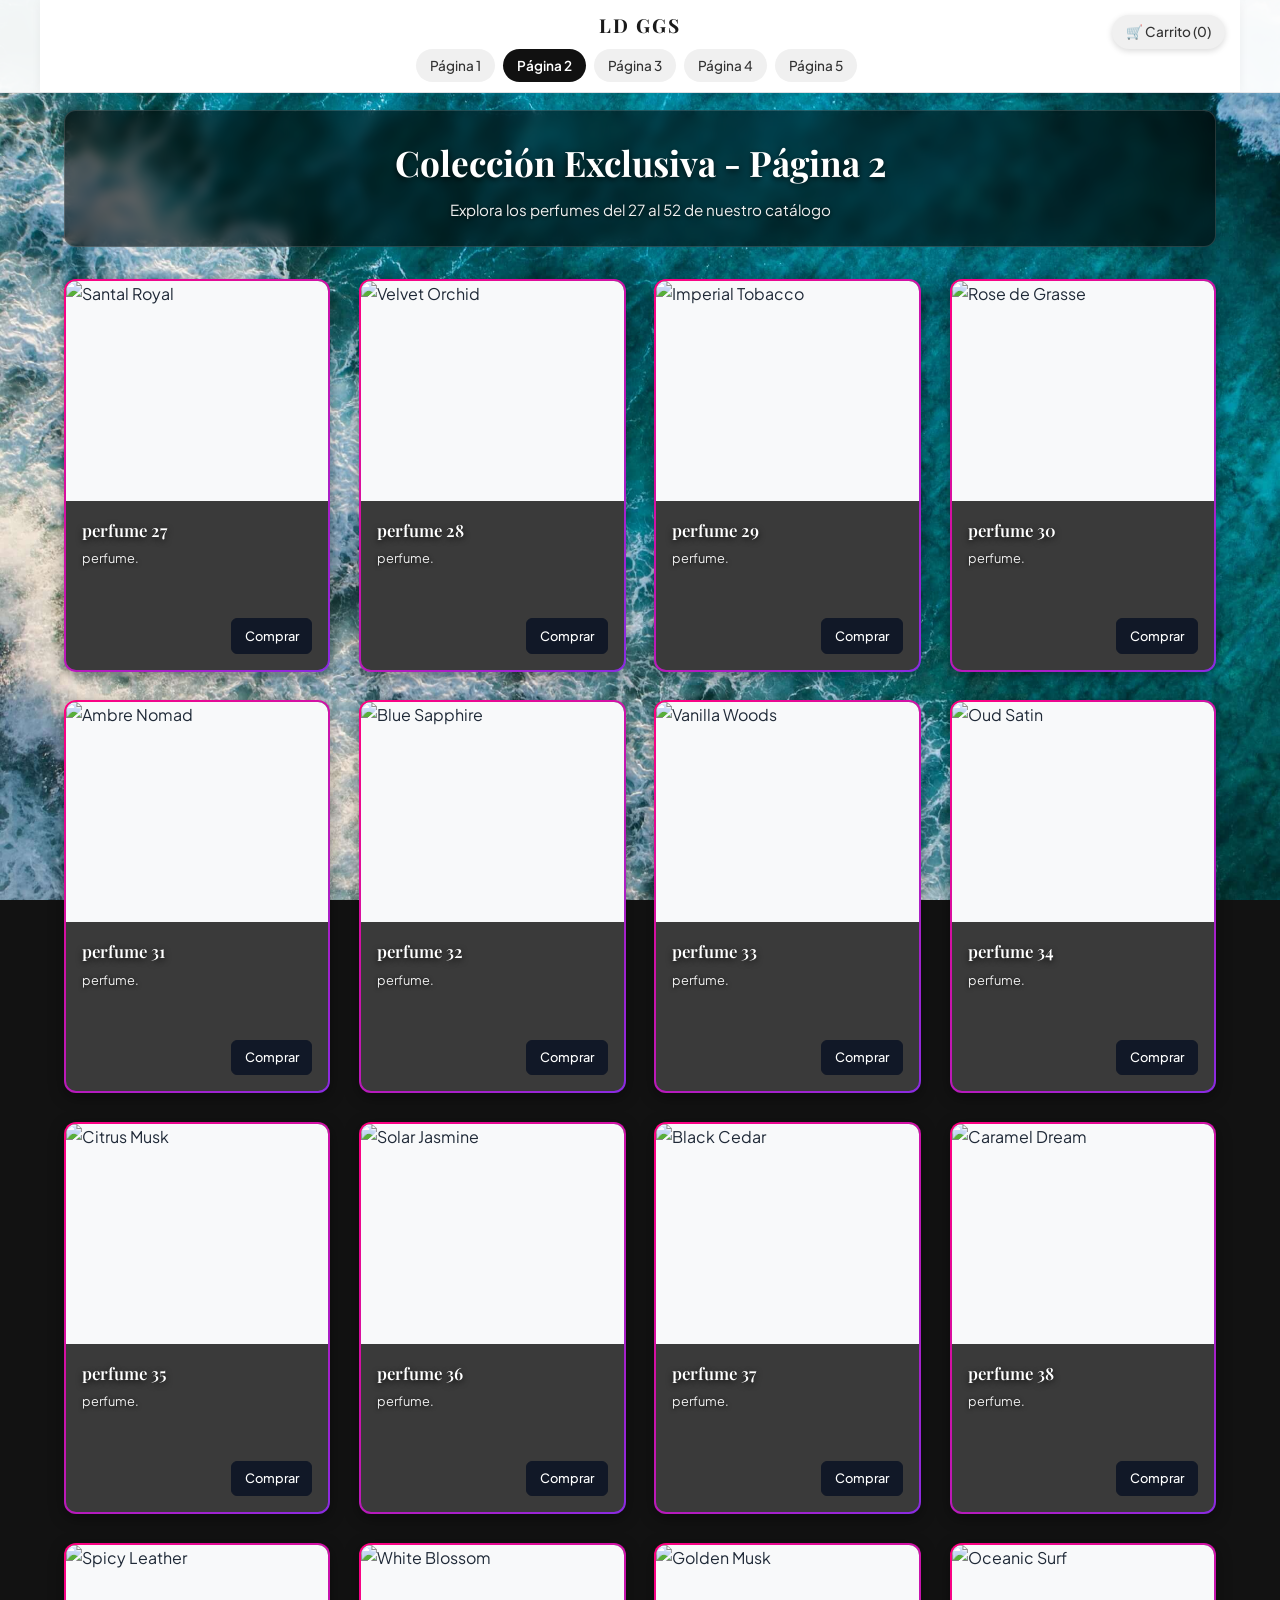
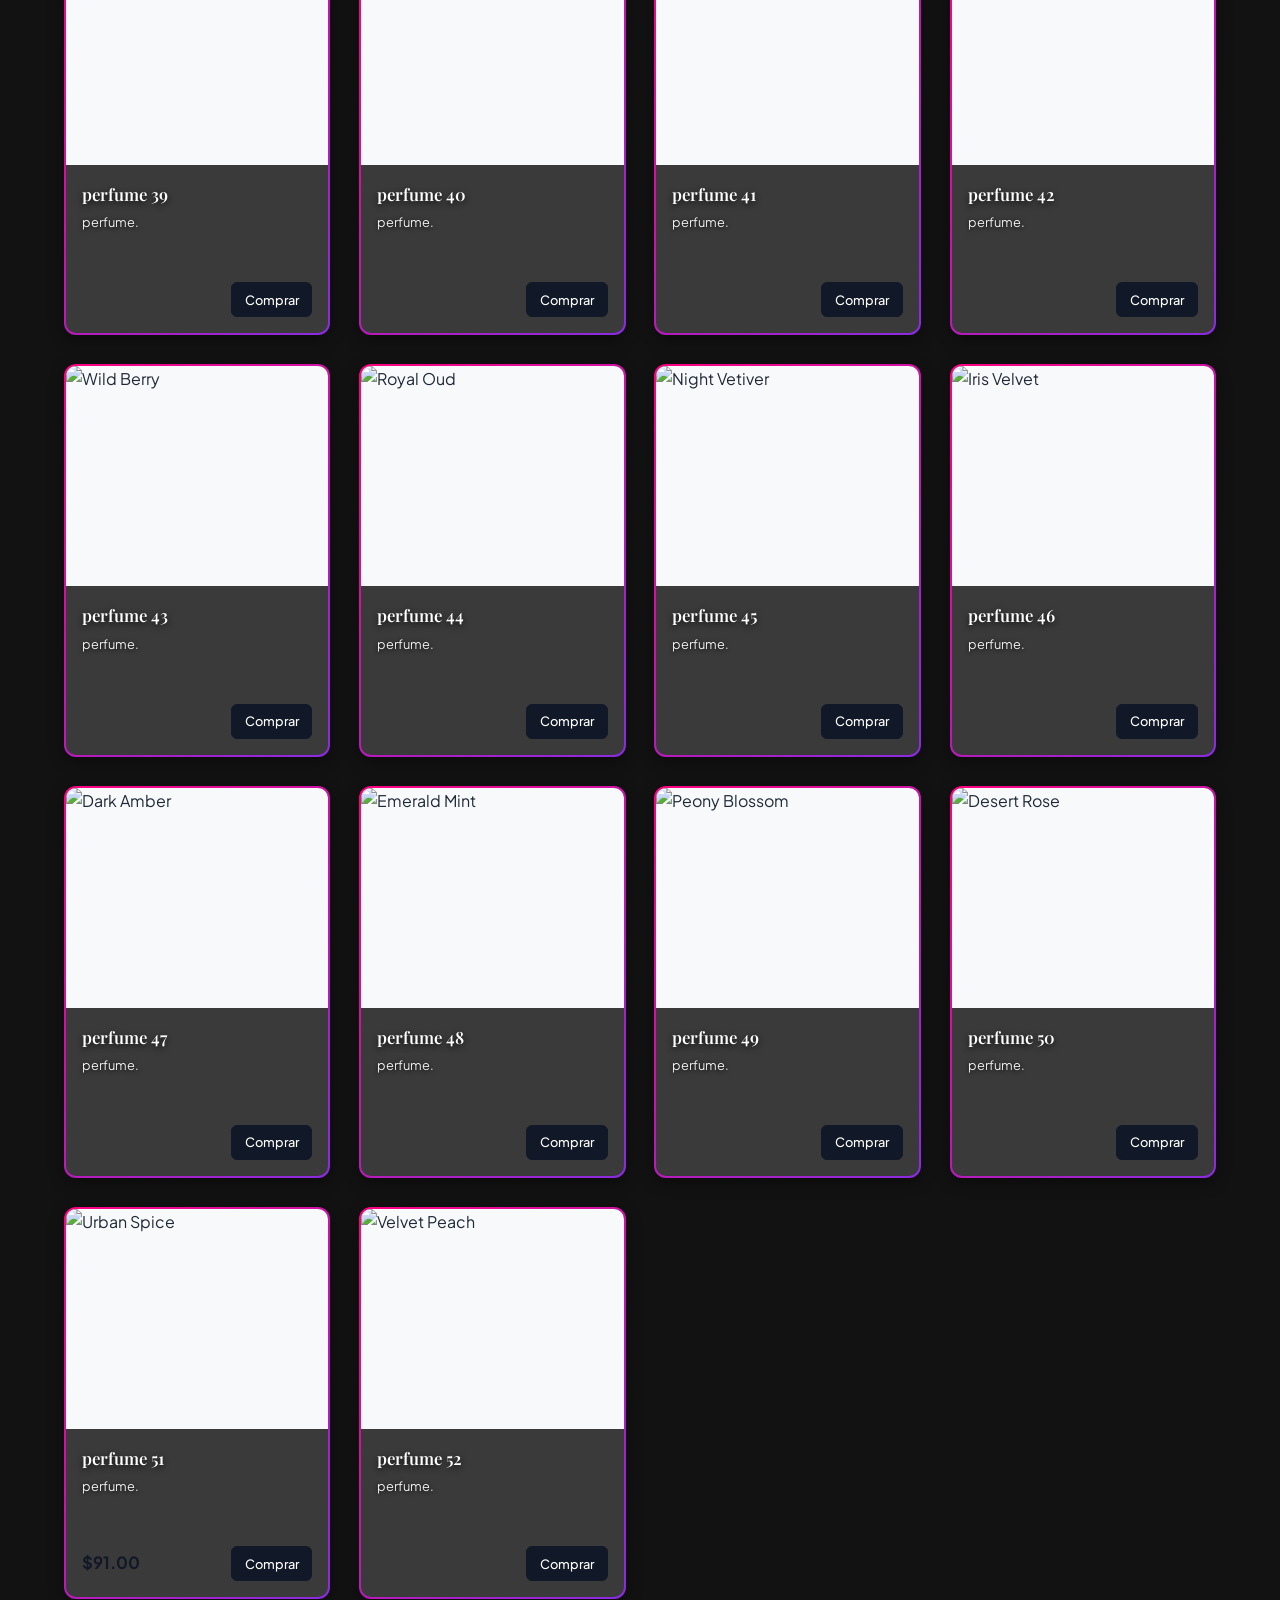
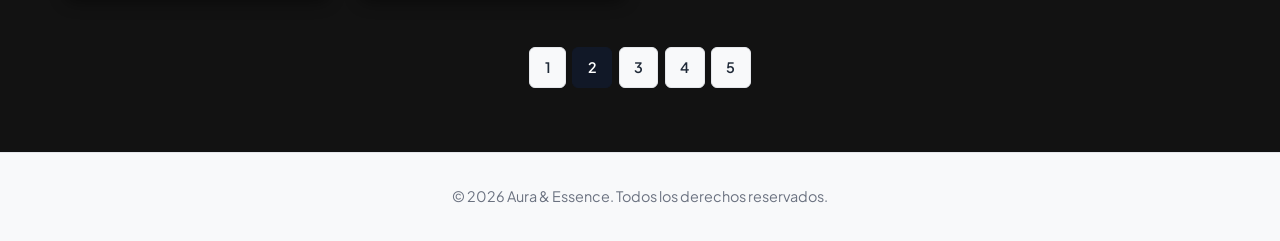
==== catalogo-1.html @ 0d667abf "Actualizacion de catalogo y boton de Instagram" ====
<!DOCTYPE html>
<html lang="es">
<head>
    <meta charset="UTF-8">
    <meta name="viewport" content="width=device-width, initial-scale=1.0">
    <title>Aura & Essence | Catálogo - Página 2</title>
    <link href="https://fonts.googleapis.com/css2?family=Playfair+Display:ital,wght@0,400;0,600;0,700;1,400&family=Plus+Jakarta+Sans:wght@300;400;500;600&display=swap" rel="stylesheet">
    <link rel="stylesheet" href="https://cdnjs.cloudflare.com/ajax/libs/font-awesome/6.4.0/css/all.min.css">
    <link rel="stylesheet" href="style.css">
</head>
<body>

    <header>
        <div class="nav-container">
            <a href="index.html" class="logo">LD GGS</a>
            <ul class="nav-links">
                <li><a href="index.html">Página 1</a></li>
                <li><a href="catalogo-1.html" class="active">Página 2</a></li>
                <li><a href="catalogo-2.html">Página 3</a></li>
                <li><a href="catalogo-3.html">Página 4</a></li>
                <li><a href="catalogo-4.html">Página 5</a></li>
                <li><a href="#" id="openCartModal" class="nav-cart-btn">🛒 Carrito (<span id="cartCount">0</span>)</a></li>
            </ul>
        </div>
    </header>

    <main id="catalogo" class="catalog-page">
        <div class="section-title">
            <h2>Colección Exclusiva - Página 2</h2>
            <p>Explora los perfumes del 27 al 52 de nuestro catálogo</p>
        </div>
     
        <div class="product-grid">
            <div class="product-card">
                <img src="img/perfu27.webp" alt="Santal Royal" class="product-image">
                <div class="product-info">
                    <span class="product-category"></span>
                    <h3 class="product-name">perfume 27</h3>
                    <p class="product-notes">perfume.</p>
                </div>
                <div class="product-footer">
                    <span class="product-price"></span>
                    <a href="https://wa.me/?text=Hola,%20me%20interesa%20el%20perfume%20Santal%20Royal" target="_blank" class="btn-buy">Comprar</a>
                </div>
            </div>

            <div class="product-card">
                <img src="img/perfu28.webp" alt="Velvet Orchid" class="product-image">
                <div class="product-info">
                    <span class="product-category"></span>
                    <h3 class="product-name">perfume 28</h3>
                    <p class="product-notes">perfume.</p>
                </div>
                <div class="product-footer">
                    <span class="product-price"></span>
                    <a href="https://wa.me/?text=Hola,%20me%20interesa%20el%20perfume%20Velvet%20Orchid" target="_blank" class="btn-buy">Comprar</a>
                </div>
            </div>

            <div class="product-card">
                <img src="img/perfu29.webp" alt="Imperial Tobacco" class="product-image">
                <div class="product-info">
                    <span class="product-category"></span>
                    <h3 class="product-name">perfume 29</h3>
                    <p class="product-notes">perfume.</p>
                </div>
                <div class="product-footer">
                    <span class="product-price"></span>
                    <a href="https://wa.me/?text=Hola,%20me%20interesa%20el%20perfume%20Imperial%20Tobacco" target="_blank" class="btn-buy">Comprar</a>
                </div>
            </div>

            <div class="product-card">
                <img src="img/perfu30.webp" alt="Rose de Grasse" class="product-image">
                <div class="product-info">
                    <span class="product-category"></span>
                    <h3 class="product-name">perfume 30</h3>
                    <p class="product-notes">perfume.</p>
                </div>
                <div class="product-footer">
                    <span class="product-price"></span>
                    <a href="https://wa.me/?text=Hola,%20me%20interesa%20el%20perfume%20Rose%20de%20Grasse" target="_blank" class="btn-buy">Comprar</a>
                </div>
            </div>

            <div class="product-card">
                <img src="img/perfu31.webp" alt="Ambre Nomad" class="product-image">
                <div class="product-info">
                    <span class="product-category"></span>
                    <h3 class="product-name">perfume 31</h3>
                    <p class="product-notes">perfume.</p>
                </div>
                <div class="product-footer">
                    <span class="product-price"></span>
                    <a href="https://wa.me/?text=Hola,%20me%20interesa%20el%20perfume%20Ambre%20Nomad" target="_blank" class="btn-buy">Comprar</a>
                </div>
            </div>

            <div class="product-card">
                <img src="img/perfu32.webp" alt="Blue Sapphire" class="product-image">
                <div class="product-info">
                    <span class="product-category"></span>
                    <h3 class="product-name">perfume 32</h3>
                    <p class="product-notes">perfume.</p>
                </div>
                <div class="product-footer">
                    <span class="product-price"></span>
                    <a href="https://wa.me/?text=Hola,%20me%20interesa%20el%20perfume%20Blue%20Sapphire" target="_blank" class="btn-buy">Comprar</a>
                </div>
            </div>

            <div class="product-card">
                <img src="img/perfu33.webp" alt="Vanilla Woods" class="product-image">
                <div class="product-info">
                    <span class="product-category"></span>
                    <h3 class="product-name">perfume 33</h3>
                    <p class="product-notes">perfume.</p>
                </div>
                <div class="product-footer">
                    <span class="product-price"></span>
                    <a href="https://wa.me/?text=Hola,%20me%20interesa%20el%20perfume%20Vanilla%20Woods" target="_blank" class="btn-buy">Comprar</a>
                </div>
            </div>

            <div class="product-card">
                <img src="img/perfu34.webp" alt="Oud Satin" class="product-image">
                <div class="product-info">
                    <span class="product-category"></span>
                    <h3 class="product-name">perfume 34</h3>
                    <p class="product-notes">perfume.</p>
                </div>
                <div class="product-footer">
                    <span class="product-price"></span>
                    <a href="https://wa.me/?text=Hola,%20me%20interesa%20el%20perfume%20Oud%20Satin" target="_blank" class="btn-buy">Comprar</a>
                </div>
            </div>

            <div class="product-card">
                <img src="img/perfu35.webp" alt="Citrus Musk" class="product-image">
                <div class="product-info">
                    <span class="product-category"></span>
                    <h3 class="product-name">perfume 35</h3>
                    <p class="product-notes">perfume.</p>
                </div>
                <div class="product-footer">
                    <span class="product-price"></span>
                    <a href="https://wa.me/?text=Hola,%20me%20interesa%20el%20perfume%20Citrus%20Musk" target="_blank" class="btn-buy">Comprar</a>
                </div>
            </div>

            <div class="product-card">
                <img src="img/perfu36.webp" alt="Solar Jasmine" class="product-image">
                <div class="product-info">
                    <span class="product-category"></span>
                    <h3 class="product-name">perfume 36</h3>
                    <p class="product-notes">perfume.</p>
                </div>
                <div class="product-footer">
                    <span class="product-price"></span>
                    <a href="https://wa.me/?text=Hola,%20me%20interesa%20el%20perfume%20Solar%20Jasmine" target="_blank" class="btn-buy">Comprar</a>
                </div>
            </div>

            <div class="product-card">
                <img src="img/perfu37.webp" alt="Black Cedar" class="product-image">
                <div class="product-info">
                    <span class="product-category"></span>
                    <h3 class="product-name">perfume 37</h3>
                    <p class="product-notes">perfume.</p>
                </div>
                <div class="product-footer">
                    <span class="product-price"></span>
                    <a href="https://wa.me/?text=Hola,%20me%20interesa%20el%20perfume%20Black%20Cedar" target="_blank" class="btn-buy">Comprar</a>
                </div>
            </div>

            <div class="product-card">
                <img src="img/perfu38.webp" alt="Caramel Dream" class="product-image">
                <div class="product-info">
                    <span class="product-category"></span>
                    <h3 class="product-name">perfume 38</h3>
                    <p class="product-notes">perfume.</p>
                </div>
                <div class="product-footer">
                    <span class="product-price"></span>
                    <a href="https://wa.me/?text=Hola,%20me%20interesa%20el%20perfume%20Caramel%20Dream" target="_blank" class="btn-buy">Comprar</a>
                </div>
            </div>

            <div class="product-card">
                <img src="img/perfu39.webp" alt="Spicy Leather" class="product-image">
                <div class="product-info">
                    <span class="product-category"></span>
                    <h3 class="product-name">perfume 39</h3>
                    <p class="product-notes">perfume.</p>
                </div>
                <div class="product-footer">
                    <span class="product-price"></span>
                    <a href="https://wa.me/?text=Hola,%20me%20interesa%20el%20perfume%20Spicy%20Leather" target="_blank" class="btn-buy">Comprar</a>
                </div>
            </div>

            <div class="product-card">
                <img src="img/perfu40.webp" alt="White Blossom" class="product-image">
                <div class="product-info">
                    <span class="product-category"></span>
                    <h3 class="product-name">perfume 40</h3>
                    <p class="product-notes">perfume.</p>
                </div>
                <div class="product-footer">
                    <span class="product-price"></span>
                    <a href="https://wa.me/?text=Hola,%20me%20interesa%20el%20perfume%20White%20Blossom" target="_blank" class="btn-buy">Comprar</a>
                </div>
            </div>

            <div class="product-card">
                <img src="img/perfu41.webp" alt="Golden Musk" class="product-image">
                <div class="product-info">
                    <span class="product-category"></span>
                    <h3 class="product-name">perfume 41</h3>
                    <p class="product-notes">perfume.</p>
                </div>
                <div class="product-footer">
                    <span class="product-price"></span>
                    <a href="https://wa.me/?text=Hola,%20me%20interesa%20el%20perfume%20Golden%20Musk" target="_blank" class="btn-buy">Comprar</a>
                </div>
            </div>

            <div class="product-card">
                <img src="img/perfu42.webp" alt="Oceanic Surf" class="product-image">
                <div class="product-info">
                    <span class="product-category"></span>
                    <h3 class="product-name">perfume 42</h3>
                    <p class="product-notes">perfume.</p>
                </div>
                <div class="product-footer">
                    <span class="product-price"></span>
                    <a href="https://wa.me/?text=Hola,%20me%20interesa%20el%20perfume%20Oceanic%20Surf" target="_blank" class="btn-buy">Comprar</a>
                </div>
            </div>

            <div class="product-card">
                <img src="img/perfu43.webp" alt="Wild Berry" class="product-image">
                <div class="product-info">
                    <span class="product-category"></span>
                    <h3 class="product-name">perfume 43</h3>
                    <p class="product-notes">perfume.</p>
                </div>
                <div class="product-footer">
                    <span class="product-price"></span>
                    <a href="https://wa.me/?text=Hola,%20me%20interesa%20el%20perfume%20Wild%20Berry" target="_blank" class="btn-buy">Comprar</a>
                </div>
            </div>

            <div class="product-card">
                <img src="img/perfu44.webp" alt="Royal Oud" class="product-image">
                <div class="product-info">
                    <span class="product-category"></span>
                    <h3 class="product-name">perfume 44</h3>
                    <p class="product-notes">perfume.</p>
                </div>
                <div class="product-footer">
                    <span class="product-price"></span>
                    <a href="https://wa.me/?text=Hola,%20me%20interesa%20el%20perfume%20Royal%20Oud" target="_blank" class="btn-buy">Comprar</a>
                </div>
            </div>

            <div class="product-card">
                <img src="img/perfu45.webp" alt="Night Vetiver" class="product-image">
                <div class="product-info">
                    <span class="product-category"></span>
                    <h3 class="product-name">perfume 45</h3>
                    <p class="product-notes">perfume.</p>
                </div>
                <div class="product-footer">
                    <span class="product-price"></span>
                    <a href="https://wa.me/?text=Hola,%20me%20interesa%20el%20perfume%20Night%20Vetiver" target="_blank" class="btn-buy">Comprar</a>
                </div>
            </div>

            <div class="product-card">
                <img src="img/perfu46.webp" alt="Iris Velvet" class="product-image">
                <div class="product-info">
                    <span class="product-category"></span>
                    <h3 class="product-name">perfume 46</h3>
                    <p class="product-notes">perfume.</p>
                </div>
                <div class="product-footer">
                    <span class="product-price"></span>
                    <a href="https://wa.me/?text=Hola,%20me%20interesa%20el%20perfume%20Iris%20Velvet" target="_blank" class="btn-buy">Comprar</a>
                </div>
            </div>

            <div class="product-card">
                <img src="img/perfu47.webp" alt="Dark Amber" class="product-image">
                <div class="product-info">
                    <span class="product-category"></span>
                    <h3 class="product-name">perfume 47</h3>
                    <p class="product-notes">perfume.</p>
                </div>
                <div class="product-footer">
                    <span class="product-price"></span>
                    <a href="https://wa.me/?text=Hola,%20me%20interesa%20el%20perfume%20Dark%20Amber" target="_blank" class="btn-buy">Comprar</a>
                </div>
            </div>

            <div class="product-card">
                <img src="img/perfu48.webp" alt="Emerald Mint" class="product-image">
                <div class="product-info">
                    <span class="product-category"></span>
                    <h3 class="product-name">perfume 48</h3>
                    <p class="product-notes">perfume.</p>
                </div>
                <div class="product-footer">
                    <span class="product-price"></span>
                    <a href="https://wa.me/?text=Hola,%20me%20interesa%20el%20perfume%20Emerald%20Mint" target="_blank" class="btn-buy">Comprar</a>
                </div>
            </div>

            <div class="product-card">
                <img src="img/perfu49.webp" alt="Peony Blossom" class="product-image">
                <div class="product-info">
                    <span class="product-category"></span>
                    <h3 class="product-name">perfume 49</h3>
                    <p class="product-notes">perfume.</p>
                </div>
                <div class="product-footer">
                    <span class="product-price"></span>
                    <a href="https://wa.me/?text=Hola,%20me%20interesa%20el%20perfume%20Peony%20Blossom" target="_blank" class="btn-buy">Comprar</a>
                </div>
            </div>

            <div class="product-card">
                <img src="img/perfu50.webp" alt="Desert Rose" class="product-image">
                <div class="product-info">
                    <span class="product-category"></span>
                    <h3 class="product-name">perfume 50</h3>
                    <p class="product-notes">perfume.</p>
                </div>
                <div class="product-footer">
                    <span class="product-price"></span>
                    <a href="https://wa.me/?text=Hola,%20me%20interesa%20el%20perfume%20Desert%20Rose" target="_blank" class="btn-buy">Comprar</a>
                </div>
            </div>

            <div class="product-card">
                <img src="img/perfu51.webp" alt="Urban Spice" class="product-image">
                <div class="product-info">
                    <span class="product-category"></span>
                    <h3 class="product-name">perfume 51</h3>
                    <p class="product-notes">perfume.</p>
                </div>
                <div class="product-footer">
                    <span class="product-price">$91.00</span>
                    <a href="https://wa.me/?text=Hola,%20me%20interesa%20el%20perfume%20Urban%20Spice" target="_blank" class="btn-buy">Comprar</a>
                </div>
            </div>

            <div class="product-card">
                <img src="img/perfu52.webp" alt="Velvet Peach" class="product-image">
                <div class="product-info">
                    <span class="product-category"></span>
                    <h3 class="product-name">perfume 52</h3>
                    <p class="product-notes">perfume.</p>
                </div>
                <div class="product-footer">
                    <span class="product-price"></span>
                    <a href="https://wa.me/?text=Hola,%20me%20interesa%20el%20perfume%20Velvet%20Peach" target="_blank" class="btn-buy">Comprar</a>
                </div>
            </div>
        </div>

        <div class="pagination">
            <a href="index.html">1</a>
            <a href="catalogo-1.html" class="active">2</a>
            <a href="catalogo-2.html">3</a>
            <a href="catalogo-3.html">4</a>
            <a href="catalogo-4.html">5</a>
        </div>
    </main>

    <footer>
        <p>&copy; 2026 Aura & Essence. Todos los derechos reservados.</p>
    </footer>

    <div id="productModal" class="modal">
        <div class="modal-content">
            <span class="close-modal">&times;</span>
            <img id="modalProductImage" src="" alt="Perfume" class="modal-product-img">
            <p class="modal-subtitle">Selecciona una opción</p>
            <h3 id="modalProductName">Nombre del Perfume</h3>
            <p id="modalProductPrice" class="modal-price">$0.00</p>
            
            <div class="modal-options">
                <a href="#" id="modalWhatsApp" target="_blank" class="modal-btn whatsapp-option">
                    <i class="fab fa-whatsapp"></i> Comprar por WhatsApp
                </a>
                <a href="#" id="modalInstagram" target="_blank" class="modal-btn instagram-option">
                    <i class="fab fa-instagram"></i> Comprar por Instagram
                </a>
                <button id="modalAddToCart" class="modal-btn cart-option">
                    <i class="fas fa-shopping-cart"></i> Agregar al Carrito
                </button>
            </div>
        </div>
    </div>

    <script src="script.js"></script>
    <div id="cartModal" class="modal">
    <div class="modal-content cart-modal-content">
        <span class="close-cart">&times;</span>
        <h3 style="margin-bottom: 1rem;">Tu Carrito</h3>
        
        <div id="cartItemsContainer" style="max-height: 250px; overflow-y: auto; margin-bottom: 1rem; padding-right: 5px;">
            <p style="color: var(--text-muted);">Tu carrito está vacío.</p>
        </div>

        <div style="display: flex; justify-content: space-between; margin-bottom: 1.2rem; font-size: 1.1rem; border-top: 1px solid var(--border-color); padding-top: 0.8rem;">
            <strong>Total:</strong>
            <strong>$<span id="cartTotalPrice">0.00</span></strong>
        </div>

        <div class="modal-options">
            <button id="checkoutWhatsApp" class="modal-btn whatsapp-option">Enviar pedido por WhatsApp</button>
            <button id="checkoutInstagram" class="btn-checkout">Enviar pedido por Instagram</button>
            <button id="clearCart" class="modal-btn" style="background-color: #ef4444; color: white;">Vaciar Carrito</button>
        </div>
    </div>
</div>
</body>
</html>
---- style.css ----
html {
    scroll-behavior: smooth; /* Hace que el desplazamiento sea suave */
    scroll-padding-top: 100px; /* Deja un espacio libre arriba para que el menú fijo no tape nada */
}
:root {
    --bg-light: #ffffff;
    --bg-secondary: #f8f9fa;
    --bg-card: #ffffff;
    --border-color: #e5e7eb;
    --text-main: #1f2937;
    --text-muted: #6b7280;
    --accent: #111827;
    --accent-hover: #374151;
    --transition: all 0.3s ease;
}

* {
    margin: 0;
    padding: 0;
    box-sizing: border-box;
}

body {
    font-family: 'Plus Jakarta Sans', sans-serif;
    color: var(--text-main);
    line-height: 1.6;
    background-color: #121212; /* Color de respaldo */
    position: relative;
}

/* Capa fija que evita el estiramiento y el zoom */
body::before {
    content: "";
    position: fixed;
    top: 0;
    left: 0;
    width: 100vw;
    height: 100vh;
    background-image: url('img/fondo.webp');
    background-size: cover;
    background-position: center;
    background-repeat: no-repeat;
    z-index: -1;
    pointer-events: none;
}

h1, h2, h3, .brand-font {
    font-family: 'Playfair Display', serif;
}

/* --- HEADER Y NAVEGACIÓN --- */
header {
    position: fixed;
    top: 0;
    left: 0;
    width: 100%;
    background-color: rgba(255, 255, 255, 0.95);
    backdrop-filter: blur(10px);
    z-index: 1000;
    border-bottom: 1px solid var(--border-color);
}

.nav-container {
    max-width: 1200px;
    margin: 0 auto;
    padding: 1rem 2rem;
    display: flex;
    justify-content: space-between;
    align-items: center;
}

.logo {
    font-size: 1.4rem;
    color: var(--accent);
    text-decoration: none;
    letter-spacing: 2px;
    font-weight: 700;
    font-family: 'Playfair Display', serif;
}

.nav-links {
    list-style: none;
    display: flex;
    gap: 0.8rem;
    align-items: center;
}

.nav-links a {
    text-decoration: none;
    color: var(--text-muted);
    font-size: 0.85rem;
    font-weight: 500;
    transition: var(--transition);
    padding: 0.3rem 0.7rem;
    border-radius: 6px;
    white-space: nowrap;
}

.nav-links a:hover, .nav-links a.active {
    color: var(--bg-light);
    background-color: var(--accent);
}
/* --- CONTENEDOR DEL TÍTULO CON FONDO LEGIBLE --- */
.header-badge-container {
    text-align: center;
    padding: 2rem 1rem;
    margin: 20px auto;
    max-width: 600px;
    background-color: rgba(0, 0, 0, 0.65); /* Fondo oscuro translúcido */
    backdrop-filter: blur(8px); /* Efecto difuminado elegante */
    border-radius: 16px;
    border: 1px solid rgba(255, 255, 255, 0.2);
}

.header-badge-container .badge-tag {
    background: rgba(255, 255, 255, 0.2);
    color: #ffffff;
}

.header-badge-container .badge-title {
    color: #ffffff !important;
    text-shadow: 0 2px 5px rgba(0, 0, 0, 0.5);
}

.header-badge-container .badge-desc {
    color: #e5e7eb !important;
    text-shadow: 0 1px 3px rgba(0, 0, 0, 0.5);
}
/* --- CONTENEDOR DE CATÁLOGO --- */
.catalog-page {
    max-width: 1200px;
    margin: 110px auto 4rem auto;
    padding: 0 1.5rem;
}

.section-title {
    text-align: center;
    margin-bottom: 2rem;
}

.section-title h2 {
    font-size: 2.2rem;
    color: var(--accent);
    margin-bottom: 0.4rem;
}

.section-title p {
    color: var(--text-muted);
    font-size: 0.95rem;
}

/* --- GRID DE PRODUCTOS (4 Columnas por defecto en Laptop) --- */
.product-grid {
    display: grid;
    grid-template-columns: repeat(4, 1fr);
    gap: 1.8rem;
}

.product-card {
    background: linear-gradient(#3a3a3a, #3a3a3a) padding-box,
                linear-gradient(135deg, #ff007f, #8a2be2) border-box;
    border: 2px solid transparent;
    border-radius: 12px;
    overflow: hidden;
    transition: var(--transition);
    display: flex;
    flex-direction: column;
    justify-content: space-between;
    box-shadow: 0 4px 15px rgba(0, 0, 0, 0.4);
}

.product-card:hover {
    border-color: #ff3333 !important;
    box-shadow: 0 10px 25px rgba(255, 0, 0, 0.3);
    transform: translateY(-3px);
}
.product-card:hover {
    border-color: #cbd5e1;
    box-shadow: 0 10px 25px rgba(0, 0, 0, 0.08);
    transform: translateY(-3px);
}

.product-image {
    height: 220px;
    width: 100%;
    object-fit: cover;
    background-color: var(--bg-secondary);
    cursor: pointer;
    transition: transform 0.3s ease;
}

.product-card:hover .product-image {
    transform: scale(1.03);
}

.product-info {
    padding: 1rem;
}

.product-category {
    font-size: 0.7rem;
    color: var(--text-muted);
    text-transform: uppercase;
    letter-spacing: 1px;
    margin-bottom: 0.3rem;
    font-weight: 600;
}

.product-name {
    font-size: 1.05rem;
    margin-bottom: 0.4rem;
    color: var(--accent);
    font-weight: 600;
}

.product-notes {
    font-size: 0.8rem;
    color: var(--text-muted);
    margin-bottom: 1rem;
    min-height: 36px;
    line-height: 1.4;
}

.product-footer {
    display: flex;
    justify-content: space-between;
    align-items: center;
    padding: 0 1rem 1rem 1rem;
}

.product-price {
    font-size: 1.05rem;
    font-weight: 700;
    color: var(--accent);
}

.btn-buy {
    background-color: var(--accent);
    border: 1px solid var(--accent);
    color: var(--bg-light);
    padding: 0.4rem 0.8rem;
    border-radius: 6px;
    cursor: pointer;
    transition: var(--transition);
    font-size: 0.8rem;
    font-weight: 500;
    text-decoration: none;
    white-space: nowrap;
}

.btn-buy:hover {
    background-color: var(--accent-hover);
}

/* --- PAGINACIÓN INFERIOR --- */
.pagination {
    display: flex;
    justify-content: center;
    gap: 0.4rem;
    margin-top: 3rem;
}

.pagination a {
    text-decoration: none;
    color: var(--text-main);
    background-color: var(--bg-secondary);
    border: 1px solid var(--border-color);
    padding: 0.5rem 0.9rem;
    border-radius: 6px;
    font-weight: 600;
    font-size: 0.9rem;
    transition: var(--transition);
}

.pagination a.active, .pagination a:hover {
    background-color: var(--accent);
    color: var(--bg-light);
    border-color: var(--accent);
}

/* --- FOOTER --- */
footer {
    background-color: var(--bg-secondary);
    border-top: 1px solid var(--border-color);
    padding: 2rem 1.5rem;
    text-align: center;
    color: var(--text-muted);
    margin-top: 3rem;
    font-size: 0.9rem;
}

/* --- VENTANA MODAL (POPUP DE OPCIONES) --- */
.modal {
    display: none;
    position: fixed;
    z-index: 2000;
    left: 0;
    top: 0;
    width: 100%;
    height: 100%;
    background-color: rgba(0, 0, 0, 0.6);
    backdrop-filter: blur(5px);
    align-items: center;
    justify-content: center;
    padding: 1rem;
}

.modal.active {
    display: flex;
}

.modal-content {
    background-color: var(--bg-card);
    padding: 2rem 1.5rem;
    border-radius: 12px;
    width: 100%;
    max-width: 380px;
    text-align: center;
    position: relative;
    box-shadow: 0 10px 25px rgba(0, 0, 0, 0.15);
    border: 1px solid var(--border-color);
    animation: modalFadeIn 0.3s ease;
}

@keyframes modalFadeIn {
    from { opacity: 0; transform: translateY(-15px); }
    to { opacity: 1; transform: translateY(0); }
}

.close-modal {
    position: absolute;
    top: 0.8rem;
    right: 1rem;
    font-size: 1.5rem;
    cursor: pointer;
    color: var(--text-muted);
    transition: var(--transition);
}

.close-modal:hover {
    color: var(--text-main);
}

.modal-product-img {
    width: 140px;
    height: 140px;
    object-fit: cover;
    border-radius: 12px;
    margin: 0 auto 1rem auto;
    border: 1px solid var(--border-color);
    background-color: var(--bg-secondary);
    display: block;
    box-shadow: 0 6px 15px rgba(0, 0, 0, 0.08);
}

.modal-subtitle {
    font-size: 0.75rem;
    text-transform: uppercase;
    letter-spacing: 1px;
    color: var(--text-muted);
    margin-bottom: 0.2rem;
}

.modal-content h3 {
    font-size: 1.25rem;
    margin-bottom: 0.3rem;
    color: var(--accent);
}

.modal-price {
    font-size: 1.1rem;
    font-weight: 700;
    color: var(--accent);
    margin-bottom: 1.5rem;
}

.modal-options {
    display: flex;
    flex-direction: column;
    gap: 0.7rem;
}

.modal-btn {
    display: flex;
    align-items: center;
    justify-content: center;
    gap: 0.6rem;
    padding: 0.75rem 1rem;
    border-radius: 8px;
    text-decoration: none;
    font-weight: 600;
    font-size: 0.9rem;
    cursor: pointer;
    border: none;
    transition: var(--transition);
}

.whatsapp-option {
    background-color: #25d366;
    color: white;
}
.whatsapp-option:hover {
    background-color: #20ba5a;
}

.instagram-option {
    background: linear-gradient(45deg, #f09433, #e6683c, #dc2743, #cc2366, #bc1888);
    color: white;
}
.instagram-option:hover {
    opacity: 0.9;
}

.cart-option {
    background-color: var(--accent);
    color: var(--bg-light);
}
.cart-option:hover {
    background-color: var(--accent-hover);
}

/* --- RESPONSIVE PARA MÓVILES --- */
@media(max-width: 768px) {
    .nav-container {
        flex-direction: column;
        gap: 0.6rem;
        padding: 0.7rem 1rem;
    }
    .nav-links {
        width: 100%;
        overflow-x: auto;
        justify-content: flex-start;
        padding-bottom: 4px;
        scrollbar-width: none;
    }
    .nav-links::-webkit-scrollbar {
        display: none;
    }
    .catalog-page {
        margin-top: 130px;
        padding: 0 0.8rem;
    }
    .section-title h2 {
        font-size: 1.8rem;
    }
    
    /* En celular se ajusta perfectamente a 2 columnas */
    .product-grid {
        grid-template-columns: repeat(2, 1fr);
        gap: 1rem;
    }
    .product-image {
        height: 150px;
    }
}
/* --- PORTADA / HERO PROFESIONAL (Laptop y Celular) --- */
.hero {
    background: linear-gradient(rgba(0, 0, 0, 0.5), rgba(0, 0, 0, 0.5)), url('img/portada.webp');
    background-size: cover;
    background-position: center;
    background-repeat: no-repeat;
    min-height: 100vh;
    display: flex;
    align-items: center;
    justify-content: center;
    padding: 6rem 2rem 4rem 2rem;
    text-align: center;
    border-bottom: 1px solid var(--border-color);
    margin-top: 0;
    color: #ffffff;
}

.hero-content {
    max-width: 750px;
    margin: 0 auto;
    width: 100%;
}

.hero-badge {
    display: inline-block;
    font-size: 0.75rem;
    text-transform: uppercase;
    letter-spacing: 2.5px;
    font-weight: 600;
    color: #ffffff;
    background-color: rgba(255, 255, 255, 0.15);
    backdrop-filter: blur(8px);
    padding: 0.4rem 1rem;
    border-radius: 30px;
    margin-bottom: 1.2rem;
    border: 1px solid rgba(255, 255, 255, 0.3);
}

.hero h1 {
    /* Tamaño dinámico: se adapta perfecto de laptop a celular sin verse gigante ni enano */
    font-size: clamp(2.2rem, 4vw, 3.2rem);
    color: #ffffff;
    margin-bottom: 1rem;
    line-height: 1.15;
    font-weight: 700;
    text-shadow: 0 2px 8px rgba(0, 0, 0, 0.4);
}

.hero p {
    font-size: clamp(0.95rem, 1.5vw, 1.15rem);
    color: #e5e7eb;
    margin-bottom: 2rem;
    line-height: 1.6;
    text-shadow: 0 1px 4px rgba(0, 0, 0, 0.4);
    max-width: 600px;
    margin-left: auto;
    margin-right: auto;
}

.hero-btn {
    display: inline-block;
    background-color: #ffffff;
    color: #111827;
    padding: 0.8rem 2.2rem;
    border-radius: 8px;
    text-decoration: none;
    font-weight: 600;
    font-size: 0.95rem;
    transition: var(--transition);
    box-shadow: 0 6px 20px rgba(0, 0, 0, 0.3);
}

.hero-btn:hover {
    background-color: #f3f4f6;
    transform: translateY(-2px);
    box-shadow: 0 8px 25px rgba(0, 0, 0, 0.4);
}
/* Contenedor principal de la barra */
.nav-container {
    display: flex;
    flex-direction: column;
    align-items: center;
    padding: 10px 15px;
    background: #ffffff;
    position: sticky;
    top: 0;
    z-index: 1000;
    box-shadow: 0 2px 10px rgba(0,0,0,0.05);
}

.logo {
    font-family: 'Playfair Display', serif;
    font-size: 1.2rem;
    font-weight: bold;
    letter-spacing: 2px;
    color: #1a1a1a;
    margin-bottom: 8px;
    text-decoration: none;
}

/* Envoltorio para manejar el scroll de los enlaces y separar el carrito */
.nav-scroll-wrapper {
    width: 100%;
    display: flex;
    overflow-x: auto;
    scrollbar-width: none; /* Oculta scroll en Firefox */
    -webkit-overflow-scrolling: touch;
    padding-bottom: 4px;
}

.nav-scroll-wrapper::-webkit-scrollbar {
    display: none; /* Oculta scroll en Chrome/Safari */
}

/* Lista de pestañas */
.nav-links {
    display: flex;
    list-style: none;
    gap: 8px;
    margin: 0;
    padding: 0;
    align-items: center;
    white-space: nowrap;
}

/* Estilo de los botones/enlaces de páginas */
.nav-links li a {
    display: inline-block;
    padding: 6px 14px;
    border-radius: 20px;
    background: #f0f0f0;
    color: #333;
    font-size: 0.85rem;
    text-decoration: none;
    transition: all 0.2s ease;
}

.nav-links li a.active {
    background: #111;
    color: #fff;
    font-weight: 600;
}

/* Botón de carrito flotante o separado a la derecha */
.nav-cart-btn {
    position: absolute;
    right: 15px;
    top: 15px;
    background: #111;
    color: #fff;
    padding: 6px 12px;
    border-radius: 20px;
    font-size: 0.85rem;
    text-decoration: none;
    display: flex;
    align-items: center;
    gap: 5px;
    box-shadow: 0 2px 6px rgba(0,0,0,0.15);
    z-index: 10;
}
.header-badge-container {
    text-align: center;
    padding-top: 5px; /* Reduce drásticamente el espacio de arriba */
    padding-bottom: 10px;
    margin-top: 0;
}
.badge-tag {
    display: inline-block;
    background: #f0f0f0;
    color: #333;
    font-size: 0.75rem;
    padding: 4px 12px;
    border-radius: 20px;
    font-weight: 600;
    letter-spacing: 1px;
    text-transform: uppercase;
    margin-bottom: 10px;
}

.badge-title {
    font-family: 'Playfair Display', serif;
    font-size: 2rem;
    color: #111;
    margin: 0 0 8px 0;
}

.badge-desc {
    font-size: 0.9rem;
    color: #666;
    margin: 0;
}
/* --- ESTILO GLOBAL DE TEXTOS PARA FONDO OSCURO/IMAGEN --- */
.catalog-page h1, 
.catalog-page h2, 
.catalog-page h3, 
.section-title h2, 
.badge-title {
    color: #ffffff !important;
    text-shadow: 0 2px 6px rgba(0, 0, 0, 0.8);
}

.catalog-page p, 
.section-title p, 
.badge-desc {
    color: #f0f0f0 !important;
    text-shadow: 0 1px 4px rgba(0, 0, 0, 0.8);
}

/* Placa opcional para los títulos de cualquier página si quieres que resalten más */
.section-title, .header-badge-container {
    background-color: rgba(0, 0, 0, 0.55);
    backdrop-filter: blur(6px);
    padding: 1.5rem;
    border-radius: 12px;
    margin-bottom: 2rem;
    border: 1px solid rgba(255, 255, 255, 0.15);
}
/* Botón de Instagram en el Carrito */
#checkoutInstagram {
    background: linear-gradient(45deg, #f09433 0%, #e6683c 25%, #dc2743 50%, #cc2366 75%, #bc1888 100%);
    color: #ffffff;
    border: none;
    padding: 12px 20px;
    border-radius: 8px;
    font-size: 1rem;
    font-weight: 600;
    cursor: pointer;
    width: 100%;
    margin-top: 10px;
    transition: transform 0.2s ease, opacity 0.2s ease;
}

#checkoutInstagram:hover {
    opacity: 0.9;
    transform: translateY(-2px);
}
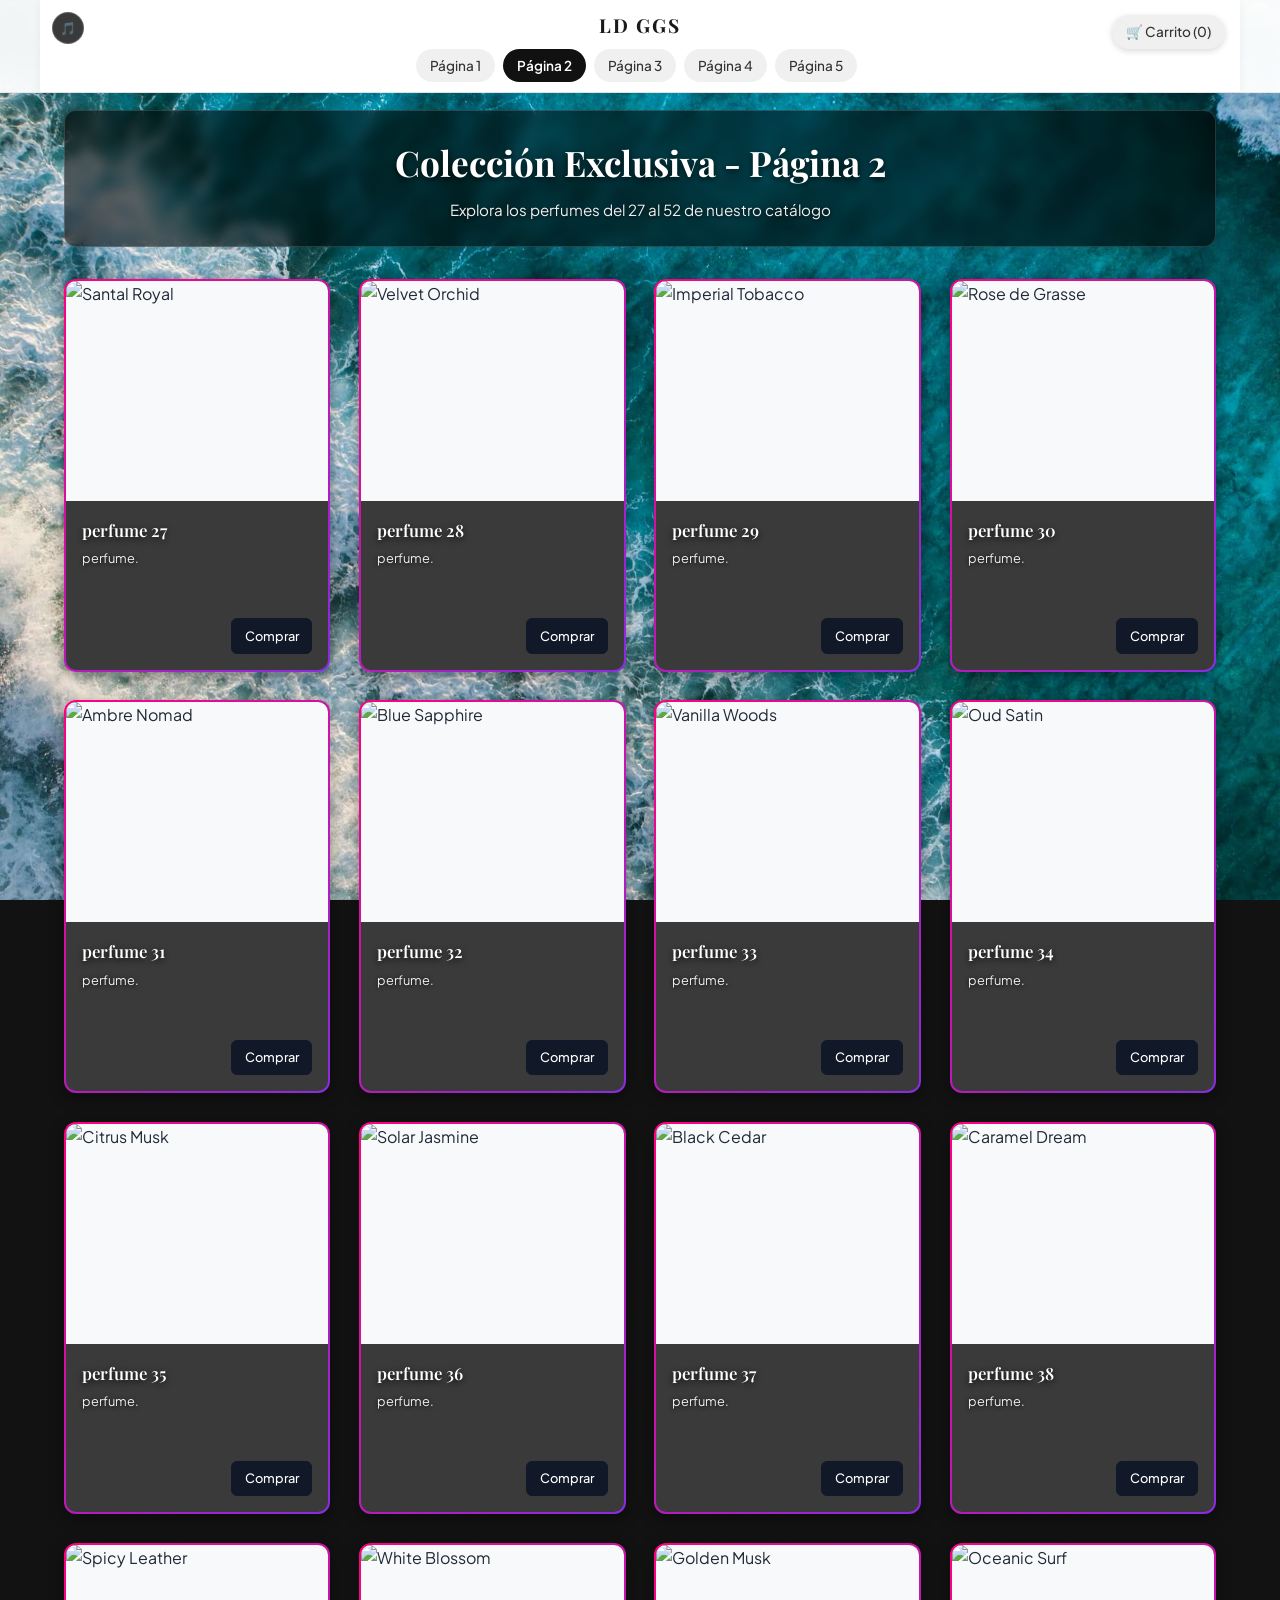
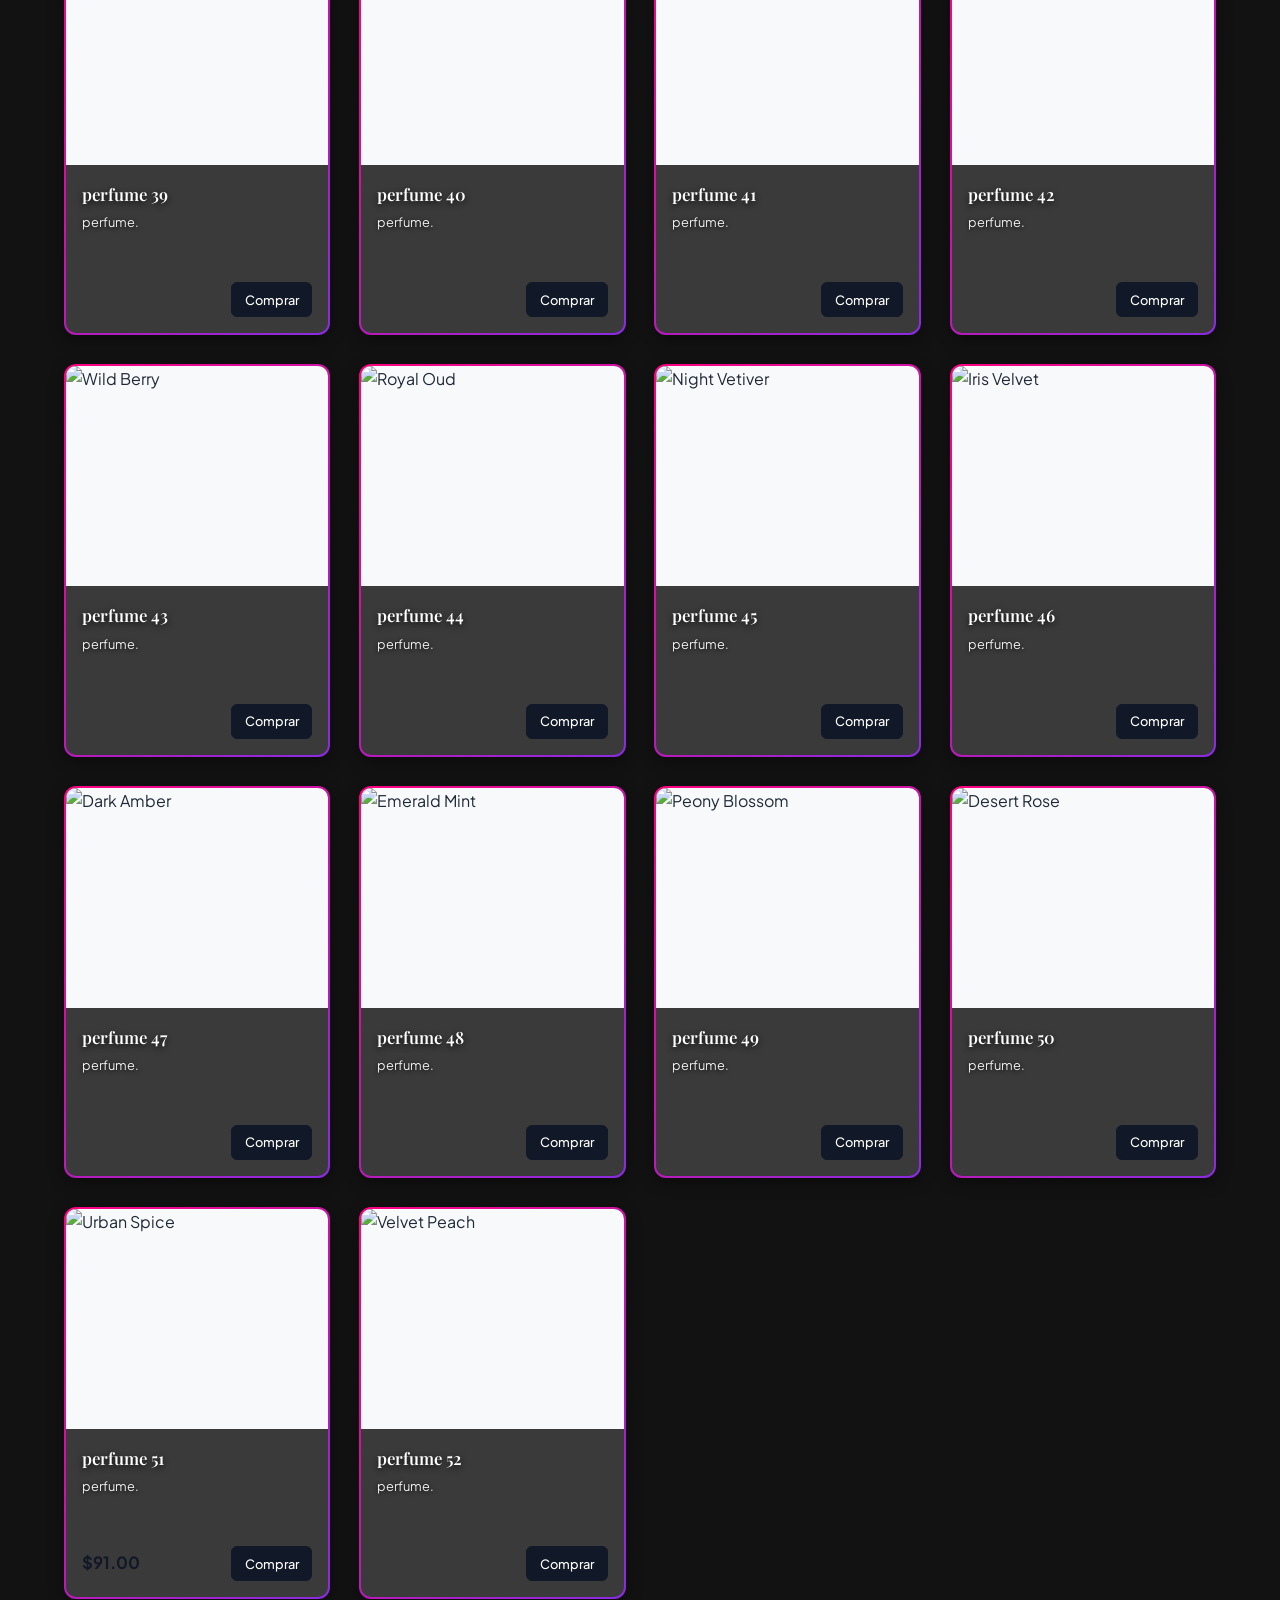
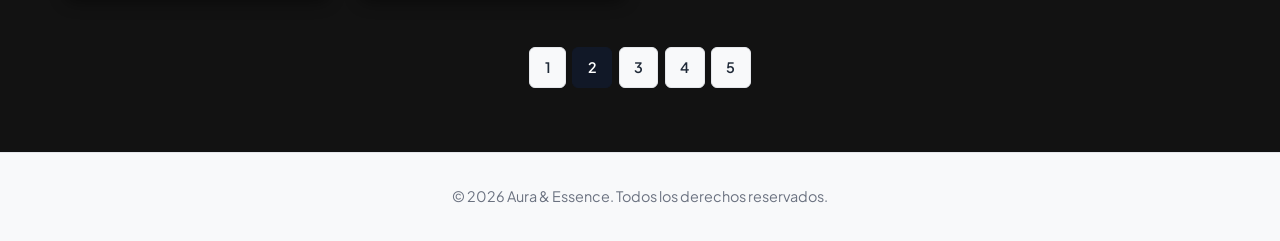
==== commit 9589474f: "Agregar reproductor de musica en la barra de navegacion" ====
--- a/catalogo-1.html
+++ b/catalogo-1.html
@@ -13,6 +13,8 @@
     <header>
         <div class="nav-container">
             <a href="index.html" class="logo">LD GGS</a>
+            <button id="musicToggle" class="music-btn" title="Reproducir / Pausar música">🎵</button>
+<audio id="bgMusic" src="img/musica.mp3" loop></audio>
             <ul class="nav-links">
                 <li><a href="index.html">Página 1</a></li>
                 <li><a href="catalogo-1.html" class="active">Página 2</a></li>
--- a/style.css
+++ b/style.css
@@ -688,4 +688,31 @@
 #checkoutInstagram:hover {
     opacity: 0.9;
     transform: translateY(-2px);
+}
+/* Botón de Música en la Barra Superior */
+.nav-container {
+    position: relative;
+}
+
+.music-btn {
+    position: absolute;
+    left: 12px;
+    top: 12px;
+    background: #3a3a3a;
+    border: 1px solid rgba(255, 255, 255, 0.2);
+    color: #ffffff;
+    width: 32px;
+    height: 32px;
+    border-radius: 50%;
+    cursor: pointer;
+    display: flex;
+    align-items: center;
+    justify-content: center;
+    font-size: 0.8rem;
+    z-index: 10;
+}
+
+.music-btn.playing {
+    border-color: #ec4899;
+    box-shadow: 0 0 10px rgba(236, 72, 153, 0.5);
 }
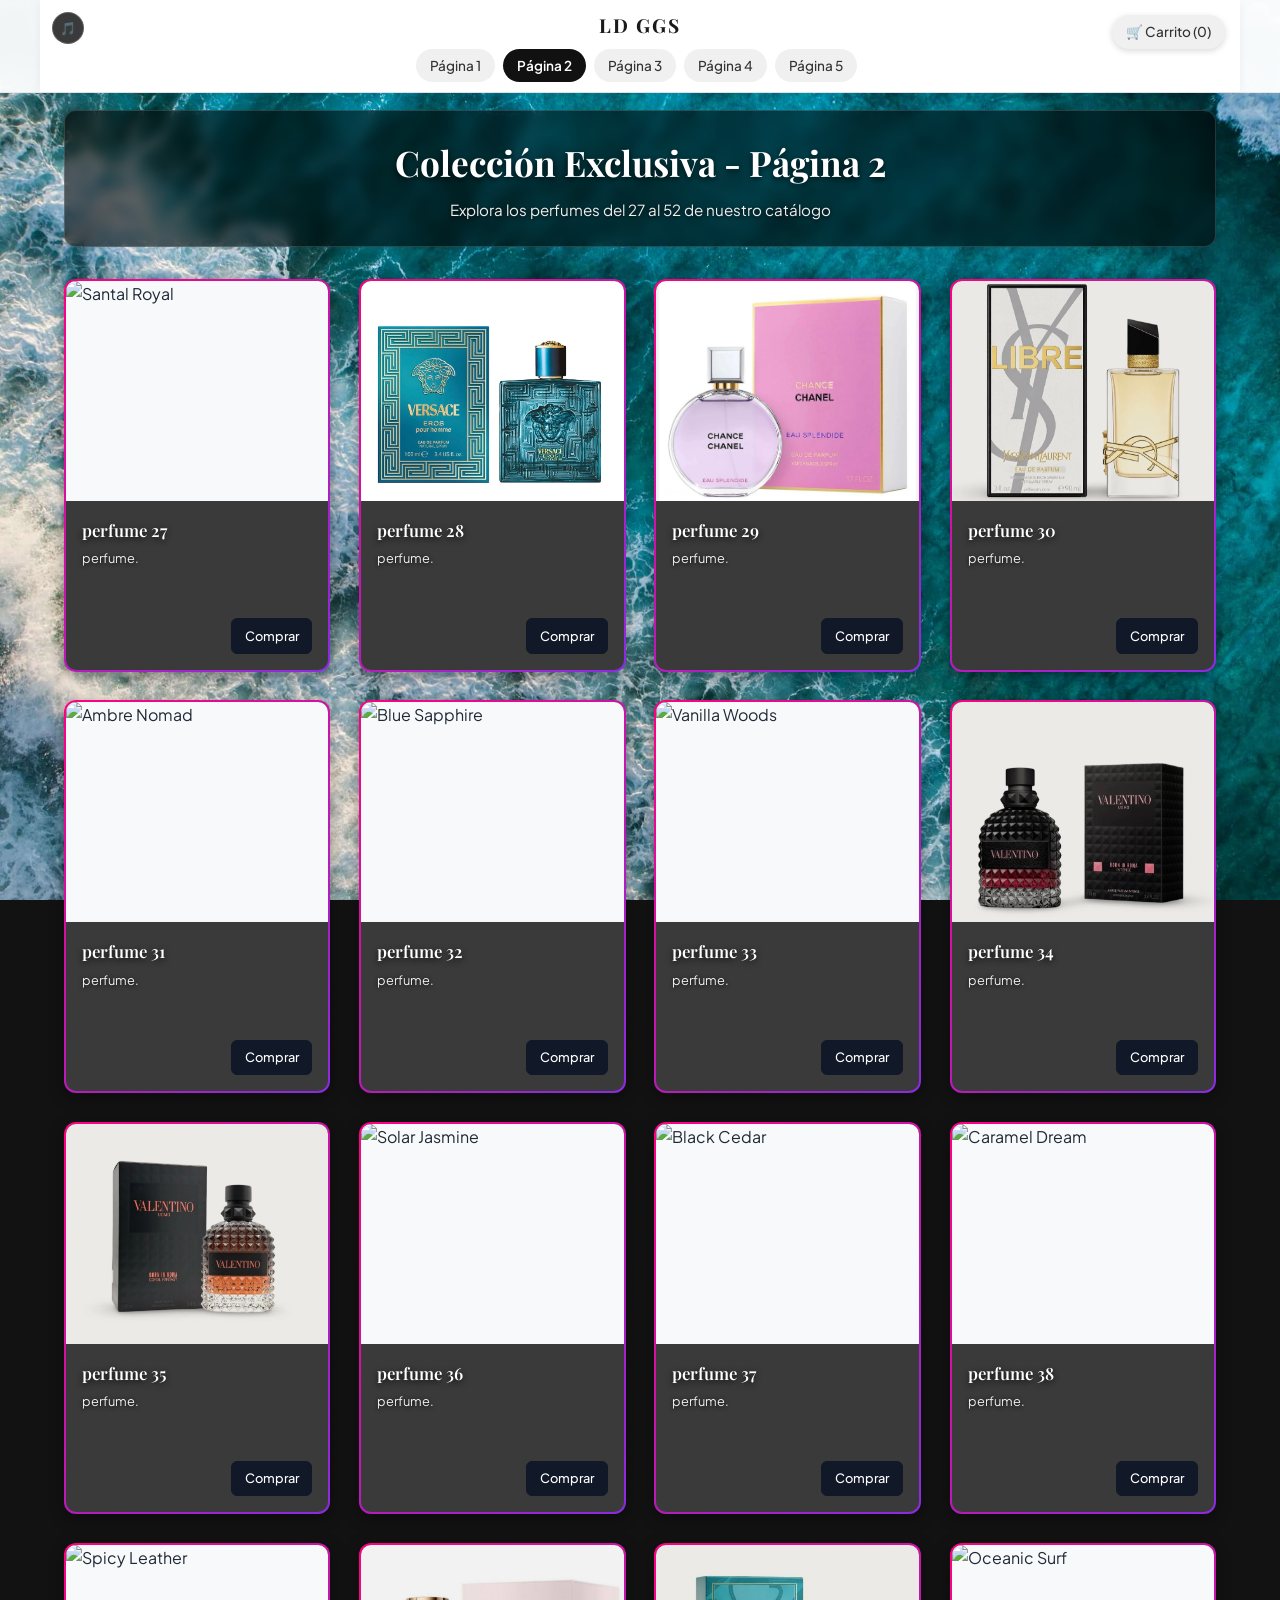
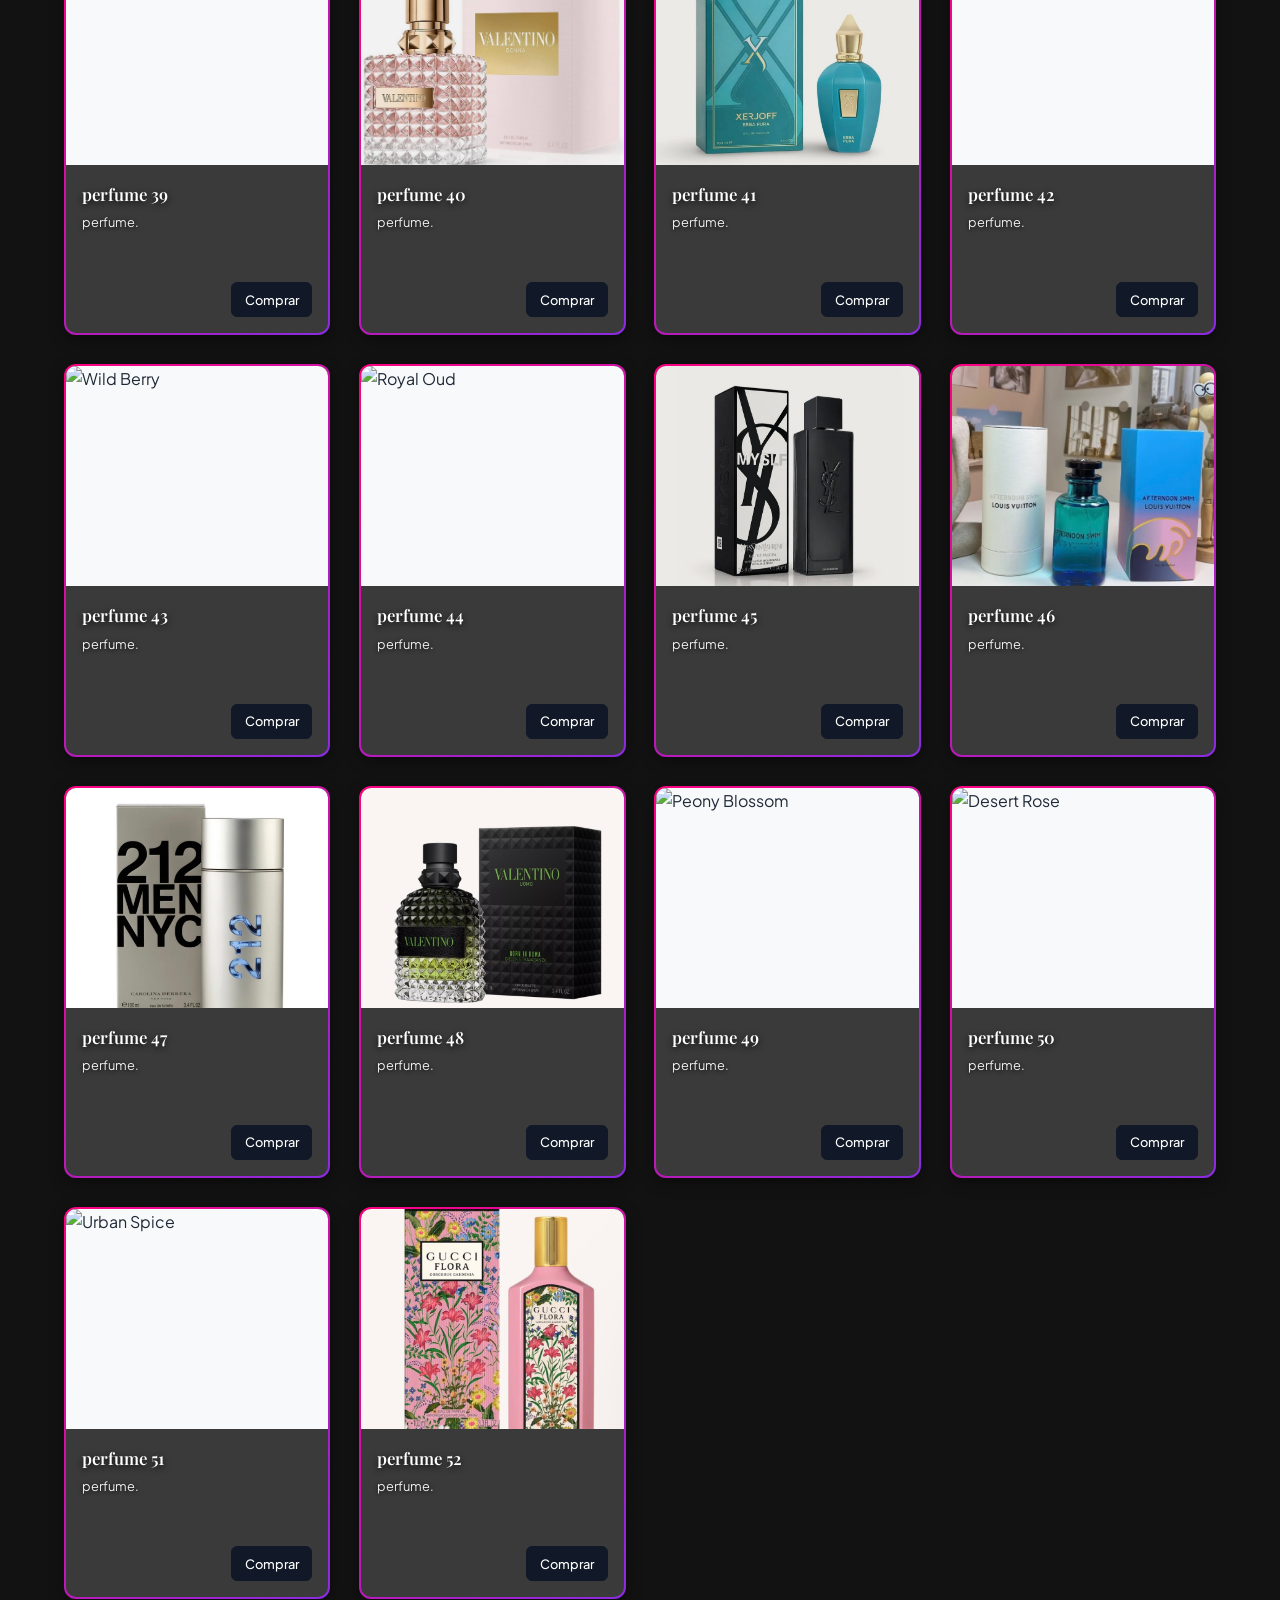
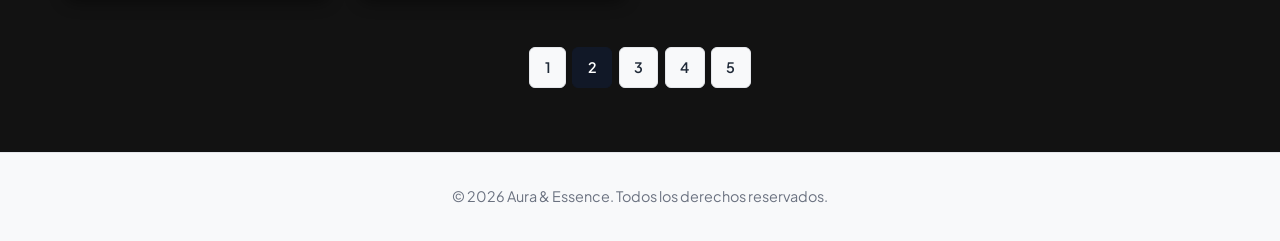
==== commit c7159617: "Mejoras en el modal, fondo y funcionalidad" ====
--- a/catalogo-1.html
+++ b/catalogo-1.html
@@ -353,7 +353,7 @@
                     <p class="product-notes">perfume.</p>
                 </div>
                 <div class="product-footer">
-                    <span class="product-price">$91.00</span>
+                    <span class="product-price"></span>
                     <a href="https://wa.me/?text=Hola,%20me%20interesa%20el%20perfume%20Urban%20Spice" target="_blank" class="btn-buy">Comprar</a>
                 </div>
             </div>
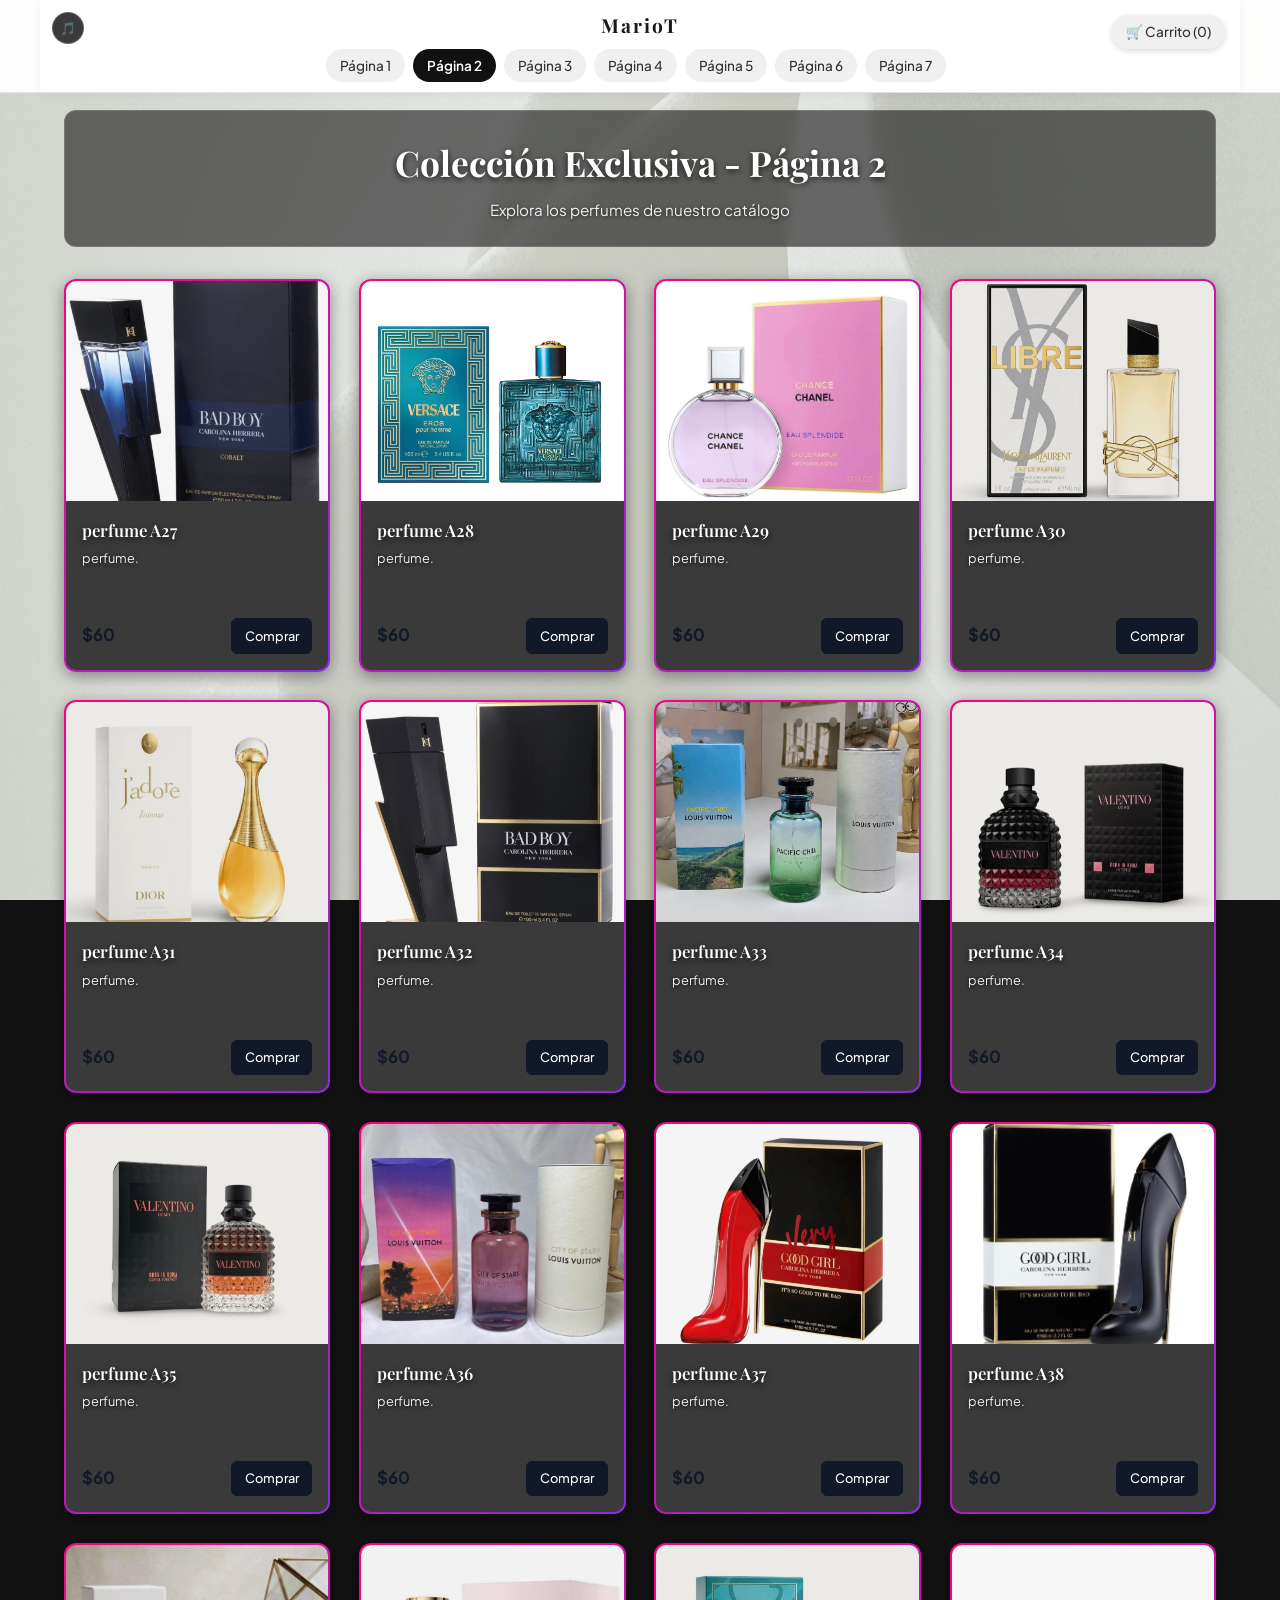
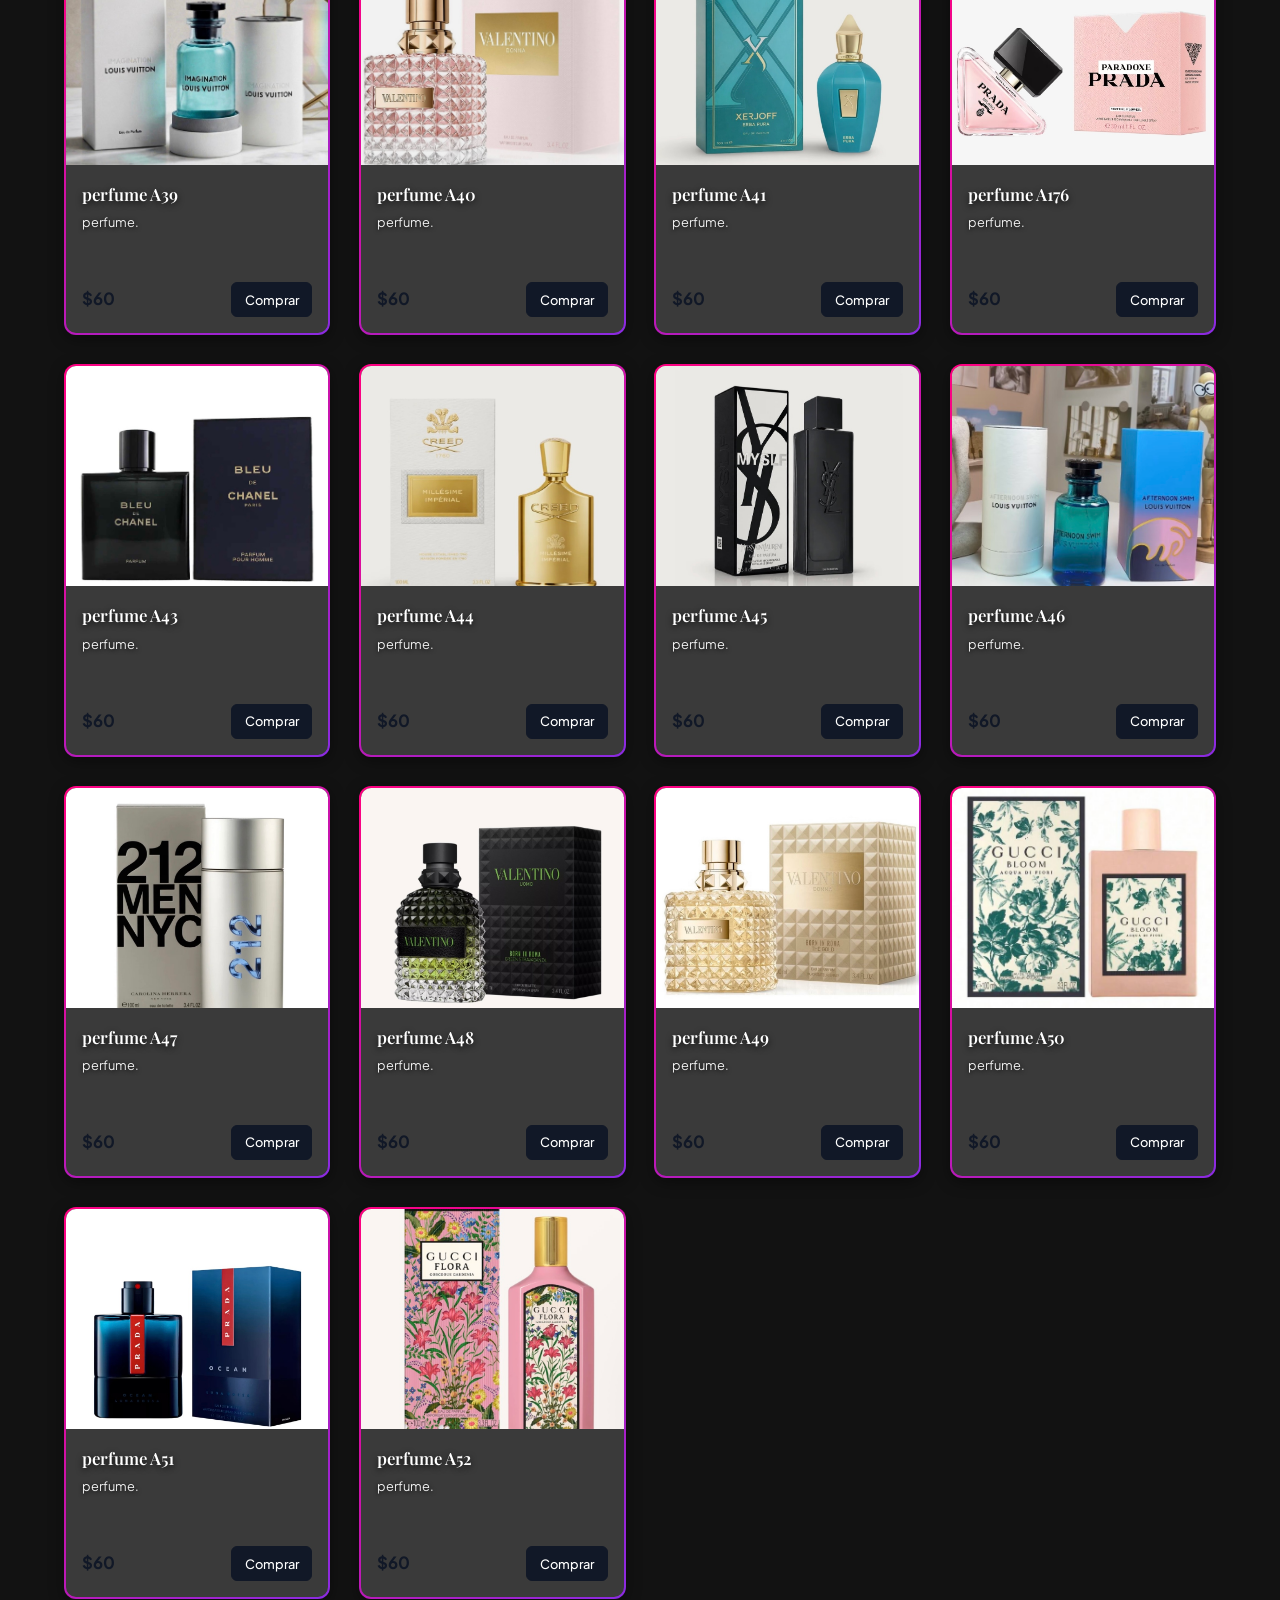
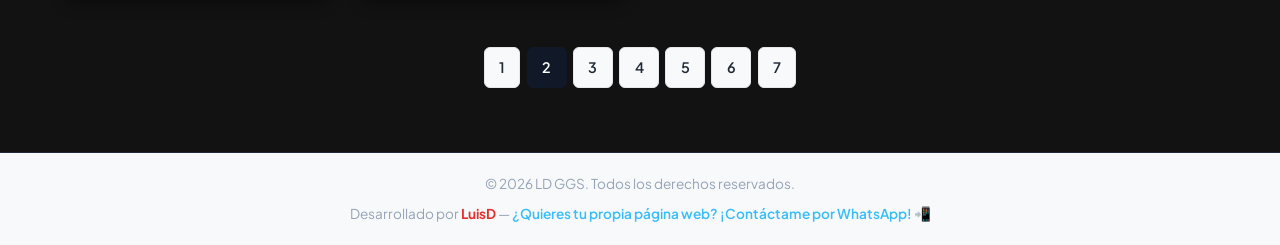
==== commit 9ea75454: "Actualizacion de imagenes, fondo, catalogo y creditos LuisD" ====
--- a/catalogo-1.html
+++ b/catalogo-1.html
@@ -3,7 +3,7 @@
 <head>
     <meta charset="UTF-8">
     <meta name="viewport" content="width=device-width, initial-scale=1.0">
-    <title>Aura & Essence | Catálogo - Página 2</title>
+    <title>MarioT | Catálogo - Página 2</title>
     <link href="https://fonts.googleapis.com/css2?family=Playfair+Display:ital,wght@0,400;0,600;0,700;1,400&family=Plus+Jakarta+Sans:wght@300;400;500;600&display=swap" rel="stylesheet">
     <link rel="stylesheet" href="https://cdnjs.cloudflare.com/ajax/libs/font-awesome/6.4.0/css/all.min.css">
     <link rel="stylesheet" href="style.css">
@@ -12,7 +12,7 @@
 
     <header>
         <div class="nav-container">
-            <a href="index.html" class="logo">LD GGS</a>
+            <a href="index.html" class="logo">MarioT</a>
             <button id="musicToggle" class="music-btn" title="Reproducir / Pausar música">🎵</button>
 <audio id="bgMusic" src="img/musica.mp3" loop></audio>
             <ul class="nav-links">
@@ -21,6 +21,8 @@
                 <li><a href="catalogo-2.html">Página 3</a></li>
                 <li><a href="catalogo-3.html">Página 4</a></li>
                 <li><a href="catalogo-4.html">Página 5</a></li>
+                <li><a href="catalogo-5.html">Página 6</a></li>
+                <li><a href="catalogo-6.html">Página 7</a></li>
                 <li><a href="#" id="openCartModal" class="nav-cart-btn">🛒 Carrito (<span id="cartCount">0</span>)</a></li>
             </ul>
         </div>
@@ -29,7 +31,7 @@
     <main id="catalogo" class="catalog-page">
         <div class="section-title">
             <h2>Colección Exclusiva - Página 2</h2>
-            <p>Explora los perfumes del 27 al 52 de nuestro catálogo</p>
+            <p>Explora los perfumes de nuestro catálogo</p>
         </div>
      
         <div class="product-grid">
@@ -37,11 +39,11 @@
                 <img src="img/perfu27.webp" alt="Santal Royal" class="product-image">
                 <div class="product-info">
                     <span class="product-category"></span>
-                    <h3 class="product-name">perfume 27</h3>
-                    <p class="product-notes">perfume.</p>
-                </div>
-                <div class="product-footer">
-                    <span class="product-price"></span>
+                    <h3 class="product-name">perfume A27</h3>
+                    <p class="product-notes">perfume.</p>
+                </div>
+                <div class="product-footer">
+                    <span class="product-price">$60</span>
                     <a href="https://wa.me/?text=Hola,%20me%20interesa%20el%20perfume%20Santal%20Royal" target="_blank" class="btn-buy">Comprar</a>
                 </div>
             </div>
@@ -50,11 +52,11 @@
                 <img src="img/perfu28.webp" alt="Velvet Orchid" class="product-image">
                 <div class="product-info">
                     <span class="product-category"></span>
-                    <h3 class="product-name">perfume 28</h3>
-                    <p class="product-notes">perfume.</p>
-                </div>
-                <div class="product-footer">
-                    <span class="product-price"></span>
+                    <h3 class="product-name">perfume A28</h3>
+                    <p class="product-notes">perfume.</p>
+                </div>
+                <div class="product-footer">
+                    <span class="product-price">$60</span>
                     <a href="https://wa.me/?text=Hola,%20me%20interesa%20el%20perfume%20Velvet%20Orchid" target="_blank" class="btn-buy">Comprar</a>
                 </div>
             </div>
@@ -63,11 +65,11 @@
                 <img src="img/perfu29.webp" alt="Imperial Tobacco" class="product-image">
                 <div class="product-info">
                     <span class="product-category"></span>
-                    <h3 class="product-name">perfume 29</h3>
-                    <p class="product-notes">perfume.</p>
-                </div>
-                <div class="product-footer">
-                    <span class="product-price"></span>
+                    <h3 class="product-name">perfume A29</h3>
+                    <p class="product-notes">perfume.</p>
+                </div>
+                <div class="product-footer">
+                    <span class="product-price">$60</span>
                     <a href="https://wa.me/?text=Hola,%20me%20interesa%20el%20perfume%20Imperial%20Tobacco" target="_blank" class="btn-buy">Comprar</a>
                 </div>
             </div>
@@ -76,11 +78,11 @@
                 <img src="img/perfu30.webp" alt="Rose de Grasse" class="product-image">
                 <div class="product-info">
                     <span class="product-category"></span>
-                    <h3 class="product-name">perfume 30</h3>
-                    <p class="product-notes">perfume.</p>
-                </div>
-                <div class="product-footer">
-                    <span class="product-price"></span>
+                    <h3 class="product-name">perfume A30</h3>
+                    <p class="product-notes">perfume.</p>
+                </div>
+                <div class="product-footer">
+                    <span class="product-price">$60</span>
                     <a href="https://wa.me/?text=Hola,%20me%20interesa%20el%20perfume%20Rose%20de%20Grasse" target="_blank" class="btn-buy">Comprar</a>
                 </div>
             </div>
@@ -89,11 +91,11 @@
                 <img src="img/perfu31.webp" alt="Ambre Nomad" class="product-image">
                 <div class="product-info">
                     <span class="product-category"></span>
-                    <h3 class="product-name">perfume 31</h3>
-                    <p class="product-notes">perfume.</p>
-                </div>
-                <div class="product-footer">
-                    <span class="product-price"></span>
+                    <h3 class="product-name">perfume A31</h3>
+                    <p class="product-notes">perfume.</p>
+                </div>
+                <div class="product-footer">
+                    <span class="product-price">$60</span>
                     <a href="https://wa.me/?text=Hola,%20me%20interesa%20el%20perfume%20Ambre%20Nomad" target="_blank" class="btn-buy">Comprar</a>
                 </div>
             </div>
@@ -102,11 +104,11 @@
                 <img src="img/perfu32.webp" alt="Blue Sapphire" class="product-image">
                 <div class="product-info">
                     <span class="product-category"></span>
-                    <h3 class="product-name">perfume 32</h3>
-                    <p class="product-notes">perfume.</p>
-                </div>
-                <div class="product-footer">
-                    <span class="product-price"></span>
+                    <h3 class="product-name">perfume A32</h3>
+                    <p class="product-notes">perfume.</p>
+                </div>
+                <div class="product-footer">
+                    <span class="product-price">$60</span>
                     <a href="https://wa.me/?text=Hola,%20me%20interesa%20el%20perfume%20Blue%20Sapphire" target="_blank" class="btn-buy">Comprar</a>
                 </div>
             </div>
@@ -115,11 +117,11 @@
                 <img src="img/perfu33.webp" alt="Vanilla Woods" class="product-image">
                 <div class="product-info">
                     <span class="product-category"></span>
-                    <h3 class="product-name">perfume 33</h3>
-                    <p class="product-notes">perfume.</p>
-                </div>
-                <div class="product-footer">
-                    <span class="product-price"></span>
+                    <h3 class="product-name">perfume A33</h3>
+                    <p class="product-notes">perfume.</p>
+                </div>
+                <div class="product-footer">
+                    <span class="product-price">$60</span>
                     <a href="https://wa.me/?text=Hola,%20me%20interesa%20el%20perfume%20Vanilla%20Woods" target="_blank" class="btn-buy">Comprar</a>
                 </div>
             </div>
@@ -128,11 +130,11 @@
                 <img src="img/perfu34.webp" alt="Oud Satin" class="product-image">
                 <div class="product-info">
                     <span class="product-category"></span>
-                    <h3 class="product-name">perfume 34</h3>
-                    <p class="product-notes">perfume.</p>
-                </div>
-                <div class="product-footer">
-                    <span class="product-price"></span>
+                    <h3 class="product-name">perfume A34</h3>
+                    <p class="product-notes">perfume.</p>
+                </div>
+                <div class="product-footer">
+                    <span class="product-price">$60</span>
                     <a href="https://wa.me/?text=Hola,%20me%20interesa%20el%20perfume%20Oud%20Satin" target="_blank" class="btn-buy">Comprar</a>
                 </div>
             </div>
@@ -141,11 +143,11 @@
                 <img src="img/perfu35.webp" alt="Citrus Musk" class="product-image">
                 <div class="product-info">
                     <span class="product-category"></span>
-                    <h3 class="product-name">perfume 35</h3>
-                    <p class="product-notes">perfume.</p>
-                </div>
-                <div class="product-footer">
-                    <span class="product-price"></span>
+                    <h3 class="product-name">perfume A35</h3>
+                    <p class="product-notes">perfume.</p>
+                </div>
+                <div class="product-footer">
+                    <span class="product-price">$60</span>
                     <a href="https://wa.me/?text=Hola,%20me%20interesa%20el%20perfume%20Citrus%20Musk" target="_blank" class="btn-buy">Comprar</a>
                 </div>
             </div>
@@ -154,11 +156,11 @@
                 <img src="img/perfu36.webp" alt="Solar Jasmine" class="product-image">
                 <div class="product-info">
                     <span class="product-category"></span>
-                    <h3 class="product-name">perfume 36</h3>
-                    <p class="product-notes">perfume.</p>
-                </div>
-                <div class="product-footer">
-                    <span class="product-price"></span>
+                    <h3 class="product-name">perfume A36</h3>
+                    <p class="product-notes">perfume.</p>
+                </div>
+                <div class="product-footer">
+                    <span class="product-price">$60</span>
                     <a href="https://wa.me/?text=Hola,%20me%20interesa%20el%20perfume%20Solar%20Jasmine" target="_blank" class="btn-buy">Comprar</a>
                 </div>
             </div>
@@ -167,11 +169,11 @@
                 <img src="img/perfu37.webp" alt="Black Cedar" class="product-image">
                 <div class="product-info">
                     <span class="product-category"></span>
-                    <h3 class="product-name">perfume 37</h3>
-                    <p class="product-notes">perfume.</p>
-                </div>
-                <div class="product-footer">
-                    <span class="product-price"></span>
+                    <h3 class="product-name">perfume A37</h3>
+                    <p class="product-notes">perfume.</p>
+                </div>
+                <div class="product-footer">
+                    <span class="product-price">$60</span>
                     <a href="https://wa.me/?text=Hola,%20me%20interesa%20el%20perfume%20Black%20Cedar" target="_blank" class="btn-buy">Comprar</a>
                 </div>
             </div>
@@ -180,11 +182,11 @@
                 <img src="img/perfu38.webp" alt="Caramel Dream" class="product-image">
                 <div class="product-info">
                     <span class="product-category"></span>
-                    <h3 class="product-name">perfume 38</h3>
-                    <p class="product-notes">perfume.</p>
-                </div>
-                <div class="product-footer">
-                    <span class="product-price"></span>
+                    <h3 class="product-name">perfume A38</h3>
+                    <p class="product-notes">perfume.</p>
+                </div>
+                <div class="product-footer">
+                    <span class="product-price">$60</span>
                     <a href="https://wa.me/?text=Hola,%20me%20interesa%20el%20perfume%20Caramel%20Dream" target="_blank" class="btn-buy">Comprar</a>
                 </div>
             </div>
@@ -193,11 +195,11 @@
                 <img src="img/perfu39.webp" alt="Spicy Leather" class="product-image">
                 <div class="product-info">
                     <span class="product-category"></span>
-                    <h3 class="product-name">perfume 39</h3>
-                    <p class="product-notes">perfume.</p>
-                </div>
-                <div class="product-footer">
-                    <span class="product-price"></span>
+                    <h3 class="product-name">perfume A39</h3>
+                    <p class="product-notes">perfume.</p>
+                </div>
+                <div class="product-footer">
+                    <span class="product-price">$60</span>
                     <a href="https://wa.me/?text=Hola,%20me%20interesa%20el%20perfume%20Spicy%20Leather" target="_blank" class="btn-buy">Comprar</a>
                 </div>
             </div>
@@ -206,11 +208,11 @@
                 <img src="img/perfu40.webp" alt="White Blossom" class="product-image">
                 <div class="product-info">
                     <span class="product-category"></span>
-                    <h3 class="product-name">perfume 40</h3>
-                    <p class="product-notes">perfume.</p>
-                </div>
-                <div class="product-footer">
-                    <span class="product-price"></span>
+                    <h3 class="product-name">perfume A40</h3>
+                    <p class="product-notes">perfume.</p>
+                </div>
+                <div class="product-footer">
+                    <span class="product-price">$60</span>
                     <a href="https://wa.me/?text=Hola,%20me%20interesa%20el%20perfume%20White%20Blossom" target="_blank" class="btn-buy">Comprar</a>
                 </div>
             </div>
@@ -219,11 +221,11 @@
                 <img src="img/perfu41.webp" alt="Golden Musk" class="product-image">
                 <div class="product-info">
                     <span class="product-category"></span>
-                    <h3 class="product-name">perfume 41</h3>
-                    <p class="product-notes">perfume.</p>
-                </div>
-                <div class="product-footer">
-                    <span class="product-price"></span>
+                    <h3 class="product-name">perfume A41</h3>
+                    <p class="product-notes">perfume.</p>
+                </div>
+                <div class="product-footer">
+                    <span class="product-price">$60</span>
                     <a href="https://wa.me/?text=Hola,%20me%20interesa%20el%20perfume%20Golden%20Musk" target="_blank" class="btn-buy">Comprar</a>
                 </div>
             </div>
@@ -232,11 +234,11 @@
                 <img src="img/perfu42.webp" alt="Oceanic Surf" class="product-image">
                 <div class="product-info">
                     <span class="product-category"></span>
-                    <h3 class="product-name">perfume 42</h3>
-                    <p class="product-notes">perfume.</p>
-                </div>
-                <div class="product-footer">
-                    <span class="product-price"></span>
+                    <h3 class="product-name">perfume A176</h3>
+                    <p class="product-notes">perfume.</p>
+                </div>
+                <div class="product-footer">
+                    <span class="product-price">$60</span>
                     <a href="https://wa.me/?text=Hola,%20me%20interesa%20el%20perfume%20Oceanic%20Surf" target="_blank" class="btn-buy">Comprar</a>
                 </div>
             </div>
@@ -245,11 +247,11 @@
                 <img src="img/perfu43.webp" alt="Wild Berry" class="product-image">
                 <div class="product-info">
                     <span class="product-category"></span>
-                    <h3 class="product-name">perfume 43</h3>
-                    <p class="product-notes">perfume.</p>
-                </div>
-                <div class="product-footer">
-                    <span class="product-price"></span>
+                    <h3 class="product-name">perfume A43</h3>
+                    <p class="product-notes">perfume.</p>
+                </div>
+                <div class="product-footer">
+                    <span class="product-price">$60</span>
                     <a href="https://wa.me/?text=Hola,%20me%20interesa%20el%20perfume%20Wild%20Berry" target="_blank" class="btn-buy">Comprar</a>
                 </div>
             </div>
@@ -258,11 +260,11 @@
                 <img src="img/perfu44.webp" alt="Royal Oud" class="product-image">
                 <div class="product-info">
                     <span class="product-category"></span>
-                    <h3 class="product-name">perfume 44</h3>
-                    <p class="product-notes">perfume.</p>
-                </div>
-                <div class="product-footer">
-                    <span class="product-price"></span>
+                    <h3 class="product-name">perfume A44</h3>
+                    <p class="product-notes">perfume.</p>
+                </div>
+                <div class="product-footer">
+                    <span class="product-price">$60</span>
                     <a href="https://wa.me/?text=Hola,%20me%20interesa%20el%20perfume%20Royal%20Oud" target="_blank" class="btn-buy">Comprar</a>
                 </div>
             </div>
@@ -271,11 +273,11 @@
                 <img src="img/perfu45.webp" alt="Night Vetiver" class="product-image">
                 <div class="product-info">
                     <span class="product-category"></span>
-                    <h3 class="product-name">perfume 45</h3>
-                    <p class="product-notes">perfume.</p>
-                </div>
-                <div class="product-footer">
-                    <span class="product-price"></span>
+                    <h3 class="product-name">perfume A45</h3>
+                    <p class="product-notes">perfume.</p>
+                </div>
+                <div class="product-footer">
+                    <span class="product-price">$60</span>
                     <a href="https://wa.me/?text=Hola,%20me%20interesa%20el%20perfume%20Night%20Vetiver" target="_blank" class="btn-buy">Comprar</a>
                 </div>
             </div>
@@ -284,11 +286,11 @@
                 <img src="img/perfu46.webp" alt="Iris Velvet" class="product-image">
                 <div class="product-info">
                     <span class="product-category"></span>
-                    <h3 class="product-name">perfume 46</h3>
-                    <p class="product-notes">perfume.</p>
-                </div>
-                <div class="product-footer">
-                    <span class="product-price"></span>
+                    <h3 class="product-name">perfume A46</h3>
+                    <p class="product-notes">perfume.</p>
+                </div>
+                <div class="product-footer">
+                    <span class="product-price">$60</span>
                     <a href="https://wa.me/?text=Hola,%20me%20interesa%20el%20perfume%20Iris%20Velvet" target="_blank" class="btn-buy">Comprar</a>
                 </div>
             </div>
@@ -297,11 +299,11 @@
                 <img src="img/perfu47.webp" alt="Dark Amber" class="product-image">
                 <div class="product-info">
                     <span class="product-category"></span>
-                    <h3 class="product-name">perfume 47</h3>
-                    <p class="product-notes">perfume.</p>
-                </div>
-                <div class="product-footer">
-                    <span class="product-price"></span>
+                    <h3 class="product-name">perfume A47</h3>
+                    <p class="product-notes">perfume.</p>
+                </div>
+                <div class="product-footer">
+                    <span class="product-price">$60</span>
                     <a href="https://wa.me/?text=Hola,%20me%20interesa%20el%20perfume%20Dark%20Amber" target="_blank" class="btn-buy">Comprar</a>
                 </div>
             </div>
@@ -310,11 +312,11 @@
                 <img src="img/perfu48.webp" alt="Emerald Mint" class="product-image">
                 <div class="product-info">
                     <span class="product-category"></span>
-                    <h3 class="product-name">perfume 48</h3>
-                    <p class="product-notes">perfume.</p>
-                </div>
-                <div class="product-footer">
-                    <span class="product-price"></span>
+                    <h3 class="product-name">perfume A48</h3>
+                    <p class="product-notes">perfume.</p>
+                </div>
+                <div class="product-footer">
+                    <span class="product-price">$60</span>
                     <a href="https://wa.me/?text=Hola,%20me%20interesa%20el%20perfume%20Emerald%20Mint" target="_blank" class="btn-buy">Comprar</a>
                 </div>
             </div>
@@ -323,11 +325,11 @@
                 <img src="img/perfu49.webp" alt="Peony Blossom" class="product-image">
                 <div class="product-info">
                     <span class="product-category"></span>
-                    <h3 class="product-name">perfume 49</h3>
-                    <p class="product-notes">perfume.</p>
-                </div>
-                <div class="product-footer">
-                    <span class="product-price"></span>
+                    <h3 class="product-name">perfume A49</h3>
+                    <p class="product-notes">perfume.</p>
+                </div>
+                <div class="product-footer">
+                    <span class="product-price">$60</span>
                     <a href="https://wa.me/?text=Hola,%20me%20interesa%20el%20perfume%20Peony%20Blossom" target="_blank" class="btn-buy">Comprar</a>
                 </div>
             </div>
@@ -336,11 +338,11 @@
                 <img src="img/perfu50.webp" alt="Desert Rose" class="product-image">
                 <div class="product-info">
                     <span class="product-category"></span>
-                    <h3 class="product-name">perfume 50</h3>
-                    <p class="product-notes">perfume.</p>
-                </div>
-                <div class="product-footer">
-                    <span class="product-price"></span>
+                    <h3 class="product-name">perfume A50</h3>
+                    <p class="product-notes">perfume.</p>
+                </div>
+                <div class="product-footer">
+                    <span class="product-price">$60</span>
                     <a href="https://wa.me/?text=Hola,%20me%20interesa%20el%20perfume%20Desert%20Rose" target="_blank" class="btn-buy">Comprar</a>
                 </div>
             </div>
@@ -349,11 +351,11 @@
                 <img src="img/perfu51.webp" alt="Urban Spice" class="product-image">
                 <div class="product-info">
                     <span class="product-category"></span>
-                    <h3 class="product-name">perfume 51</h3>
-                    <p class="product-notes">perfume.</p>
-                </div>
-                <div class="product-footer">
-                    <span class="product-price"></span>
+                    <h3 class="product-name">perfume A51</h3>
+                    <p class="product-notes">perfume.</p>
+                </div>
+                <div class="product-footer">
+                    <span class="product-price">$60</span>
                     <a href="https://wa.me/?text=Hola,%20me%20interesa%20el%20perfume%20Urban%20Spice" target="_blank" class="btn-buy">Comprar</a>
                 </div>
             </div>
@@ -362,11 +364,11 @@
                 <img src="img/perfu52.webp" alt="Velvet Peach" class="product-image">
                 <div class="product-info">
                     <span class="product-category"></span>
-                    <h3 class="product-name">perfume 52</h3>
-                    <p class="product-notes">perfume.</p>
-                </div>
-                <div class="product-footer">
-                    <span class="product-price"></span>
+                    <h3 class="product-name">perfume A52</h3>
+                    <p class="product-notes">perfume.</p>
+                </div>
+                <div class="product-footer">
+                    <span class="product-price">$60</span>
                     <a href="https://wa.me/?text=Hola,%20me%20interesa%20el%20perfume%20Velvet%20Peach" target="_blank" class="btn-buy">Comprar</a>
                 </div>
             </div>
@@ -378,13 +380,20 @@
             <a href="catalogo-2.html">3</a>
             <a href="catalogo-3.html">4</a>
             <a href="catalogo-4.html">5</a>
+            <a href="catalogo-5.html">6</a>
+            <a href="catalogo-6.html">7</a>
         </div>
     </main>
 
-    <footer>
-        <p>&copy; 2026 Aura & Essence. Todos los derechos reservados.</p>
-    </footer>
-
+    <footer style="text-align: center; padding: 20px 10px; font-size: 0.85rem; color: #94a3b8; border-top: 1px solid #1e293b; margin-top: 40px;">
+    <p style="margin: 0 0 8px 0;">&copy; 2026 LD GGS. Todos los derechos reservados.</p>
+    <p style="margin: 0;">
+        Desarrollado por <strong style="color: #e33131;">LuisD</strong> — 
+        <a href="https://wa.me/526361141044?text=Hola%20LuisD,%20me%20interesa%20crear%20un%20sitio%20web" target="_blank" style="color: #38bdf8; text-decoration: none; font-weight: 600;">
+            ¿Quieres tu propia página web? ¡Contáctame por WhatsApp! 📲
+        </a>
+    </p>
+</footer>
     <div id="productModal" class="modal">
         <div class="modal-content">
             <span class="close-modal">&times;</span>
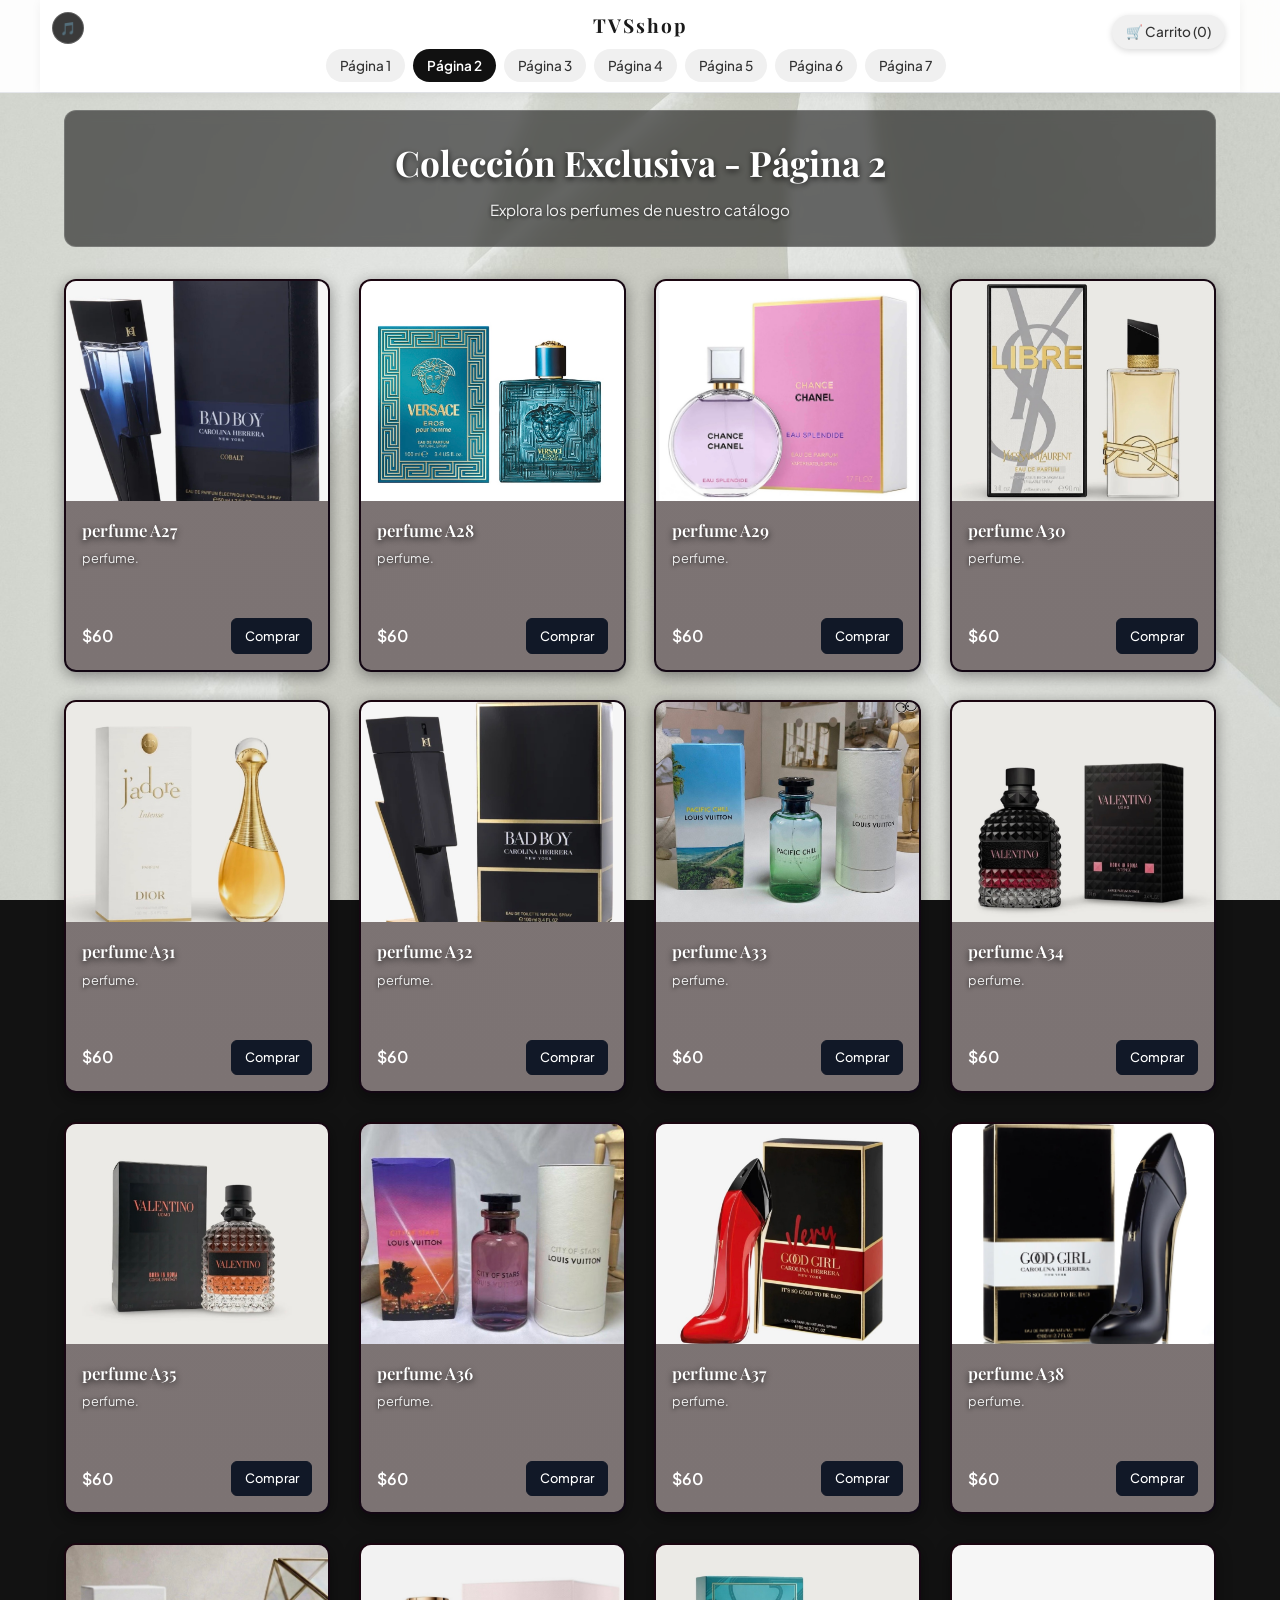
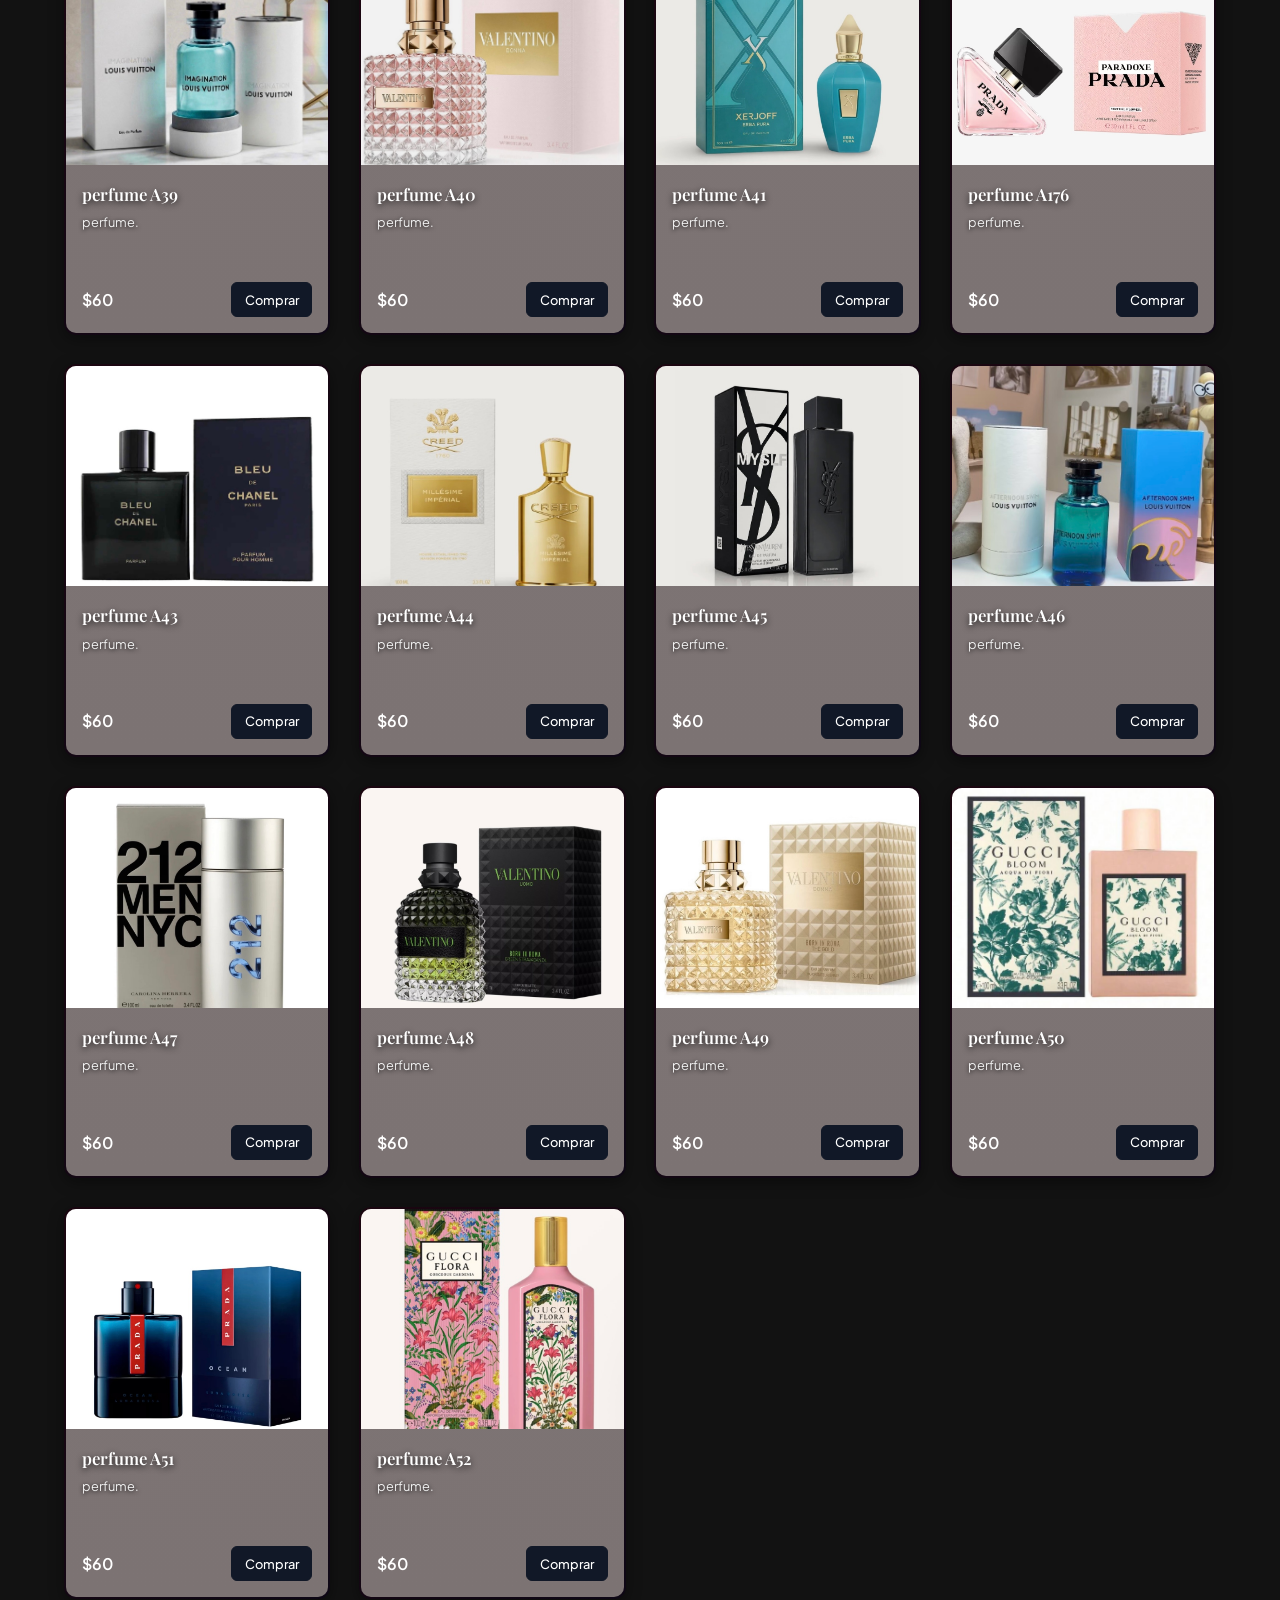
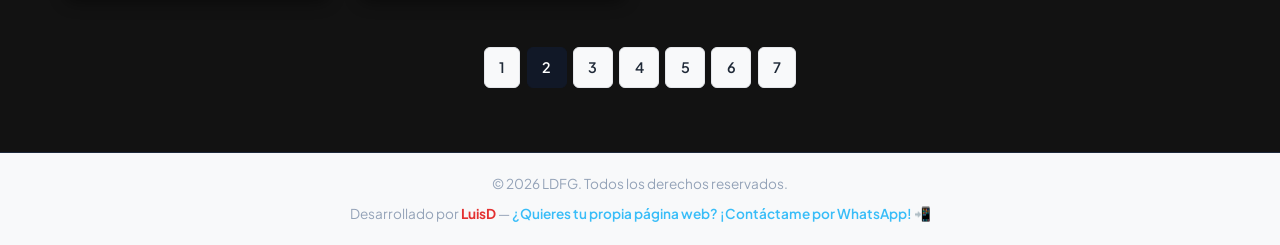
==== commit 86e06b72: "Aclarar tono de fondo en tarjetas de productos" ====
--- a/catalogo-1.html
+++ b/catalogo-1.html
@@ -12,7 +12,7 @@
 
     <header>
         <div class="nav-container">
-            <a href="index.html" class="logo">MarioT</a>
+            <a href="index.html" class="logo">TVSshop</a>
             <button id="musicToggle" class="music-btn" title="Reproducir / Pausar música">🎵</button>
 <audio id="bgMusic" src="img/musica.mp3" loop></audio>
             <ul class="nav-links">
@@ -386,7 +386,7 @@
     </main>
 
     <footer style="text-align: center; padding: 20px 10px; font-size: 0.85rem; color: #94a3b8; border-top: 1px solid #1e293b; margin-top: 40px;">
-    <p style="margin: 0 0 8px 0;">&copy; 2026 LD GGS. Todos los derechos reservados.</p>
+    <p style="margin: 0 0 8px 0;">&copy; 2026 LDFG. Todos los derechos reservados.</p>
     <p style="margin: 0;">
         Desarrollado por <strong style="color: #e33131;">LuisD</strong> — 
         <a href="https://wa.me/526361141044?text=Hola%20LuisD,%20me%20interesa%20crear%20un%20sitio%20web" target="_blank" style="color: #38bdf8; text-decoration: none; font-weight: 600;">
--- a/style.css
+++ b/style.css
@@ -157,8 +157,8 @@
 }
 
 .product-card {
-    background: linear-gradient(#3a3a3a, #3a3a3a) padding-box,
-                linear-gradient(135deg, #ff007f, #8a2be2) border-box;
+    background: linear-gradient(#7d7474, #7c7373) padding-box,
+                linear-gradient(135deg, #1b0610, #0e0715) border-box;
     border: 2px solid transparent;
     border-radius: 12px;
     overflow: hidden;
@@ -342,9 +342,11 @@
 }
 
 .modal-product-img {
-    width: 140px;
-    height: 140px;
-    object-fit: cover;
+    width: 100%;
+    max-width: 380px;
+    height: auto;           /* Ajusta la altura automáticamente según la foto */
+    max-height: 400px;      /* Evita que se haga gigante hacia abajo */
+    object-fit: contain;    /* Muestra la imagen COMPLETA sin recortar bordes */
     border-radius: 12px;
     margin: 0 auto 1rem auto;
     border: 1px solid var(--border-color);
@@ -715,4 +717,72 @@
 .music-btn.playing {
     border-color: #ec4899;
     box-shadow: 0 0 10px rgba(236, 72, 153, 0.5);
-}+}
+.product-price, 
+.price, 
+[class*="price"] {
+    color: #ffffff !important;
+    font-size: 1rem !important; /* Ajuste para que no se vea gigantesco */
+    font-weight: 600 !important;
+    text-shadow: none !important; /* Quita el brillo excesivo si se ve cargado */
+}
+#modal {
+    cursor: pointer; 
+}
+
+.modal-content, [class*="modal-card"] {
+    cursor: default; 
+}
+/* Estilo para la 'X' de cierre (modal) */
+.close-modal, .close {
+    position: absolute;
+    top: 15px; /* Ajusta la distancia desde arriba */
+    right: 15px; /* Ajusta la distancia desde la derecha */
+    font-size: 24px !important; /* Un poco más grande para que sea visible */
+    color: #333 !important; /* Color oscuro */
+    background-color: #f0f0f0; /* Fondo gris muy claro para contraste */
+    width: 40px; /* Tamaño del círculo */
+    height: 40px;
+    border-radius: 50%; /* Lo hace un círculo perfecto */
+    display: flex;
+    align-items: center;
+    justify-content: center;
+    cursor: pointer;
+    z-index: 1001; /* Asegura que esté por encima de todo */
+    font-weight: bold;
+    box-shadow: 0 2px 5px rgba(0,0,0,0.1); /* Sombra ligera para que flote */
+    transition: all 0.2s ease; /* Transición suave para el efecto */
+}
+
+/* Efecto al tocarlo o pasar el mouse en computadora */
+.close-modal:active, .close:active {
+    background-color: #e0e0e0;
+    transform: scale(0.95); /* Se encoge un poquito al pulsarlo */
+}
+/* Estilo unificado para la 'X' de cierre (modal de producto y carrito) */
+.close-modal, .close, #close-cart, .close-cart {
+    position: absolute !important;
+    top: 15px !important;
+    right: 15px !important;
+    font-size: 24px !important;
+    color: #333 !important;
+    background-color: #f0f0f0 !important;
+    width: 40px !important;
+    height: 40px !important;
+    border-radius: 50% !important; 
+    display: flex !important;
+    align-items: center !important;
+    justify-content: center !important;
+    cursor: pointer !important;
+    z-index: 1001 !important;
+    font-weight: bold !important;
+    box-shadow: 0 2px 5px rgba(0,0,0,0.1) !important;
+    transition: all 0.2s ease !important;
+    text-decoration: none !important;
+}
+
+/* Efecto al tocarlo */
+.close-modal:active, .close:active, #close-cart:active, .close-cart:active {
+    background-color: #e0e0e0 !important;
+    transform: scale(0.95) !important;
+}
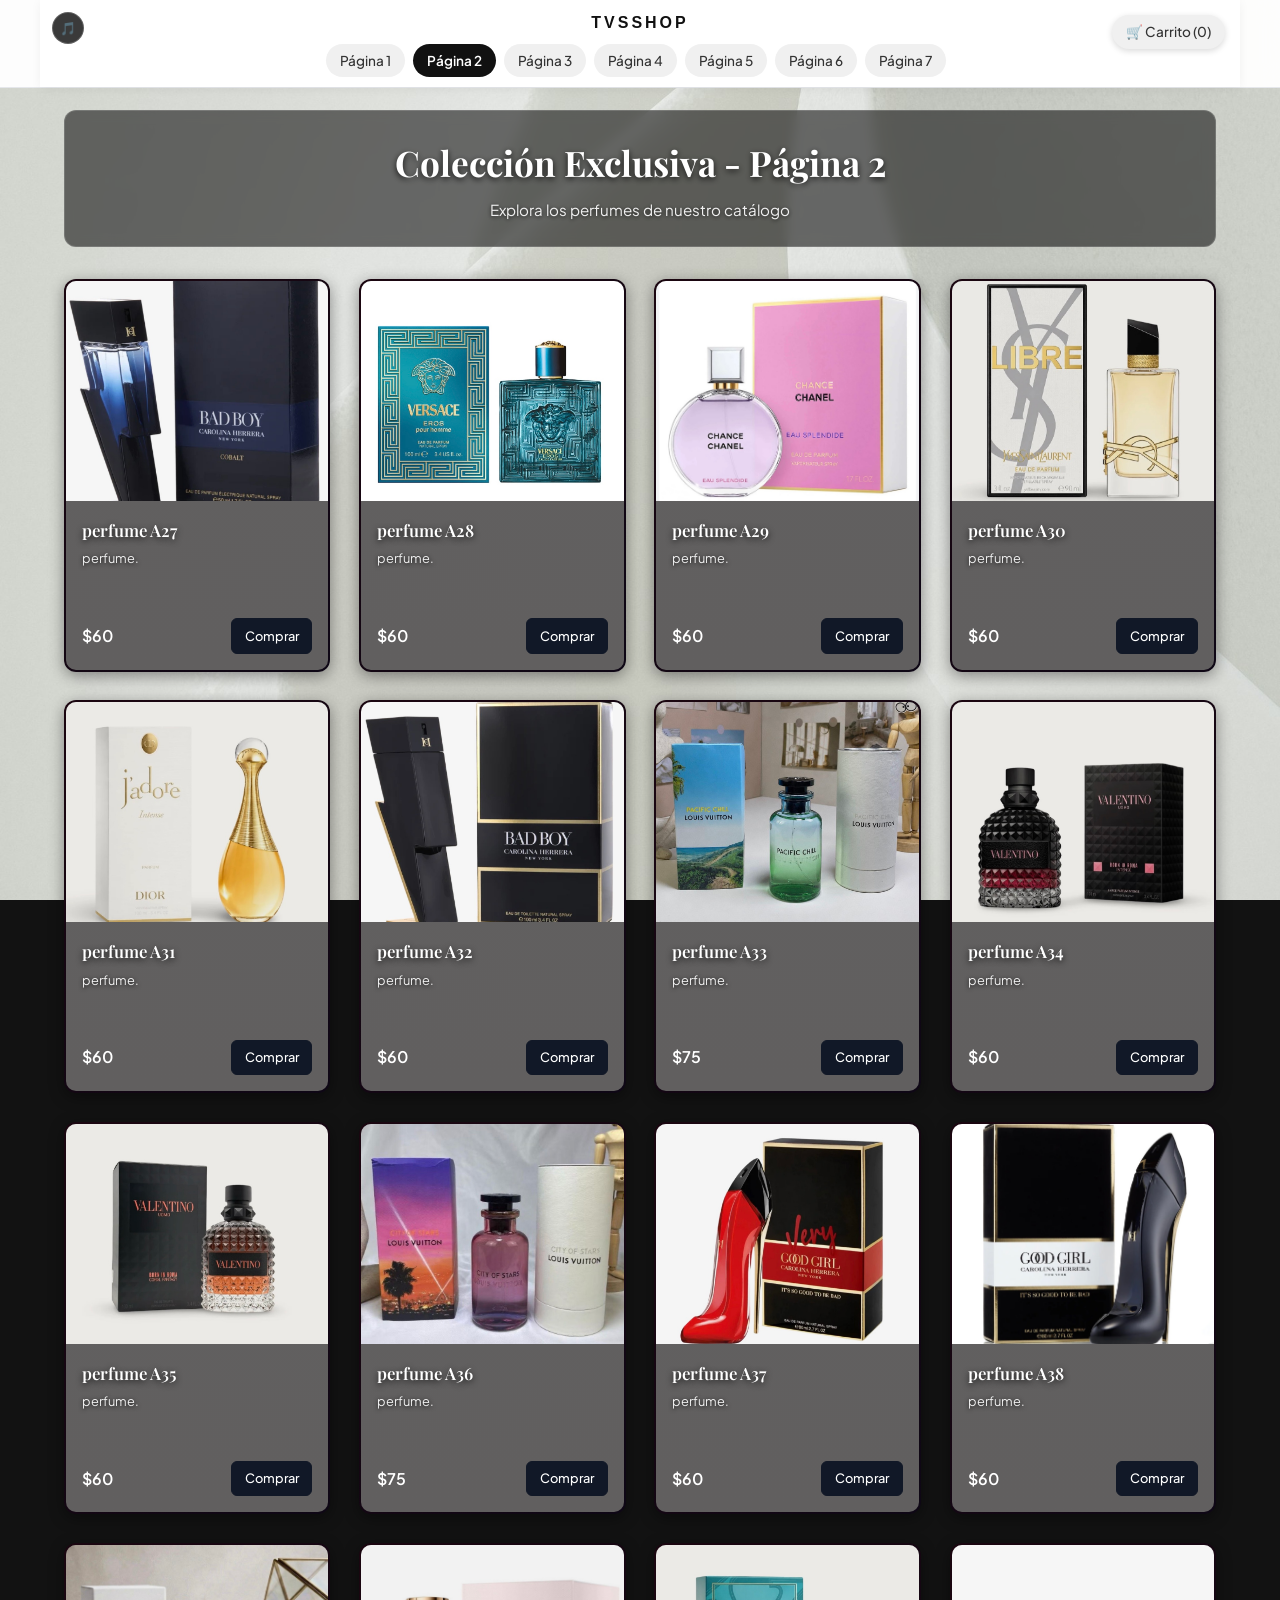
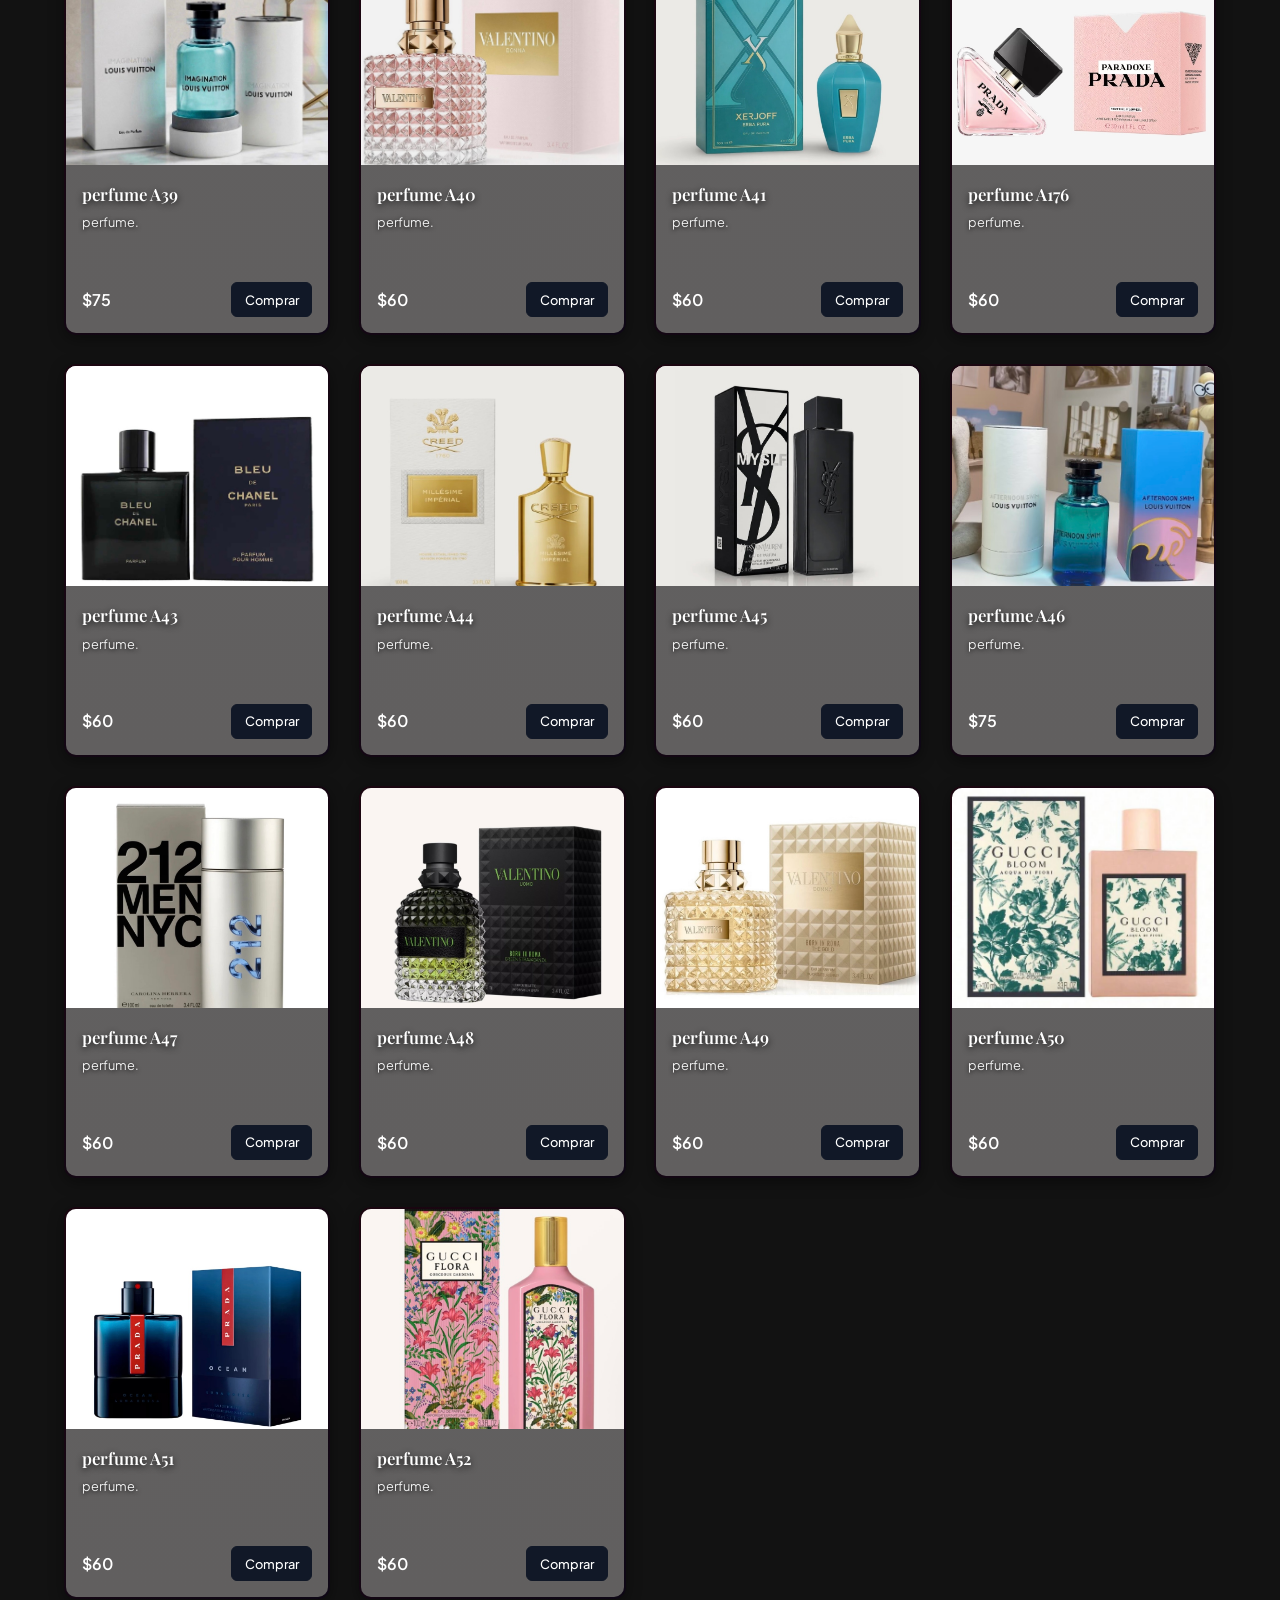
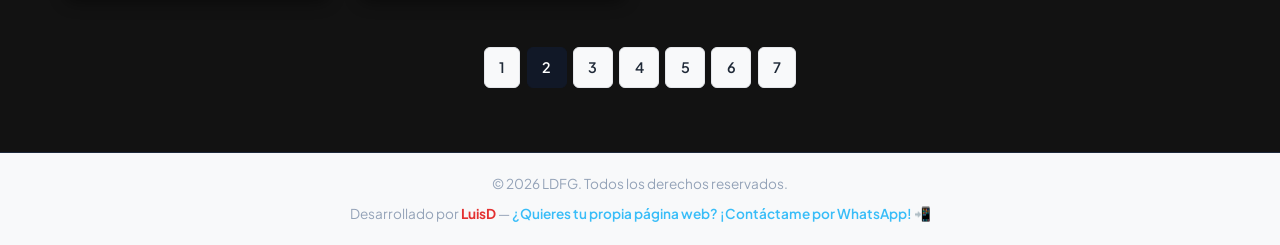
==== commit afc39672: "Actualizacion de header TVSshop y precios de mayoreo" ====
--- a/catalogo-1.html
+++ b/catalogo-1.html
@@ -121,7 +121,7 @@
                     <p class="product-notes">perfume.</p>
                 </div>
                 <div class="product-footer">
-                    <span class="product-price">$60</span>
+                    <span class="product-price">$75</span>
                     <a href="https://wa.me/?text=Hola,%20me%20interesa%20el%20perfume%20Vanilla%20Woods" target="_blank" class="btn-buy">Comprar</a>
                 </div>
             </div>
@@ -160,7 +160,7 @@
                     <p class="product-notes">perfume.</p>
                 </div>
                 <div class="product-footer">
-                    <span class="product-price">$60</span>
+                    <span class="product-price">$75</span>
                     <a href="https://wa.me/?text=Hola,%20me%20interesa%20el%20perfume%20Solar%20Jasmine" target="_blank" class="btn-buy">Comprar</a>
                 </div>
             </div>
@@ -199,7 +199,7 @@
                     <p class="product-notes">perfume.</p>
                 </div>
                 <div class="product-footer">
-                    <span class="product-price">$60</span>
+                    <span class="product-price">$75</span>
                     <a href="https://wa.me/?text=Hola,%20me%20interesa%20el%20perfume%20Spicy%20Leather" target="_blank" class="btn-buy">Comprar</a>
                 </div>
             </div>
@@ -290,7 +290,7 @@
                     <p class="product-notes">perfume.</p>
                 </div>
                 <div class="product-footer">
-                    <span class="product-price">$60</span>
+                    <span class="product-price">$75</span>
                     <a href="https://wa.me/?text=Hola,%20me%20interesa%20el%20perfume%20Iris%20Velvet" target="_blank" class="btn-buy">Comprar</a>
                 </div>
             </div>
--- a/style.css
+++ b/style.css
@@ -157,7 +157,7 @@
 }
 
 .product-card {
-    background: linear-gradient(#7d7474, #7c7373) padding-box,
+    background: linear-gradient(#616060, #615f5f) padding-box,
                 linear-gradient(135deg, #1b0610, #0e0715) border-box;
     border: 2px solid transparent;
     border-radius: 12px;
@@ -786,3 +786,11 @@
     background-color: #e0e0e0 !important;
     transform: scale(0.95) !important;
 }
+.logo {
+    font-family: 'Montserrat', sans-serif;
+    font-size: 1.0rem;
+    font-weight: 800;
+    letter-spacing: 3px;
+    text-transform: uppercase;
+    color: #111111;
+}
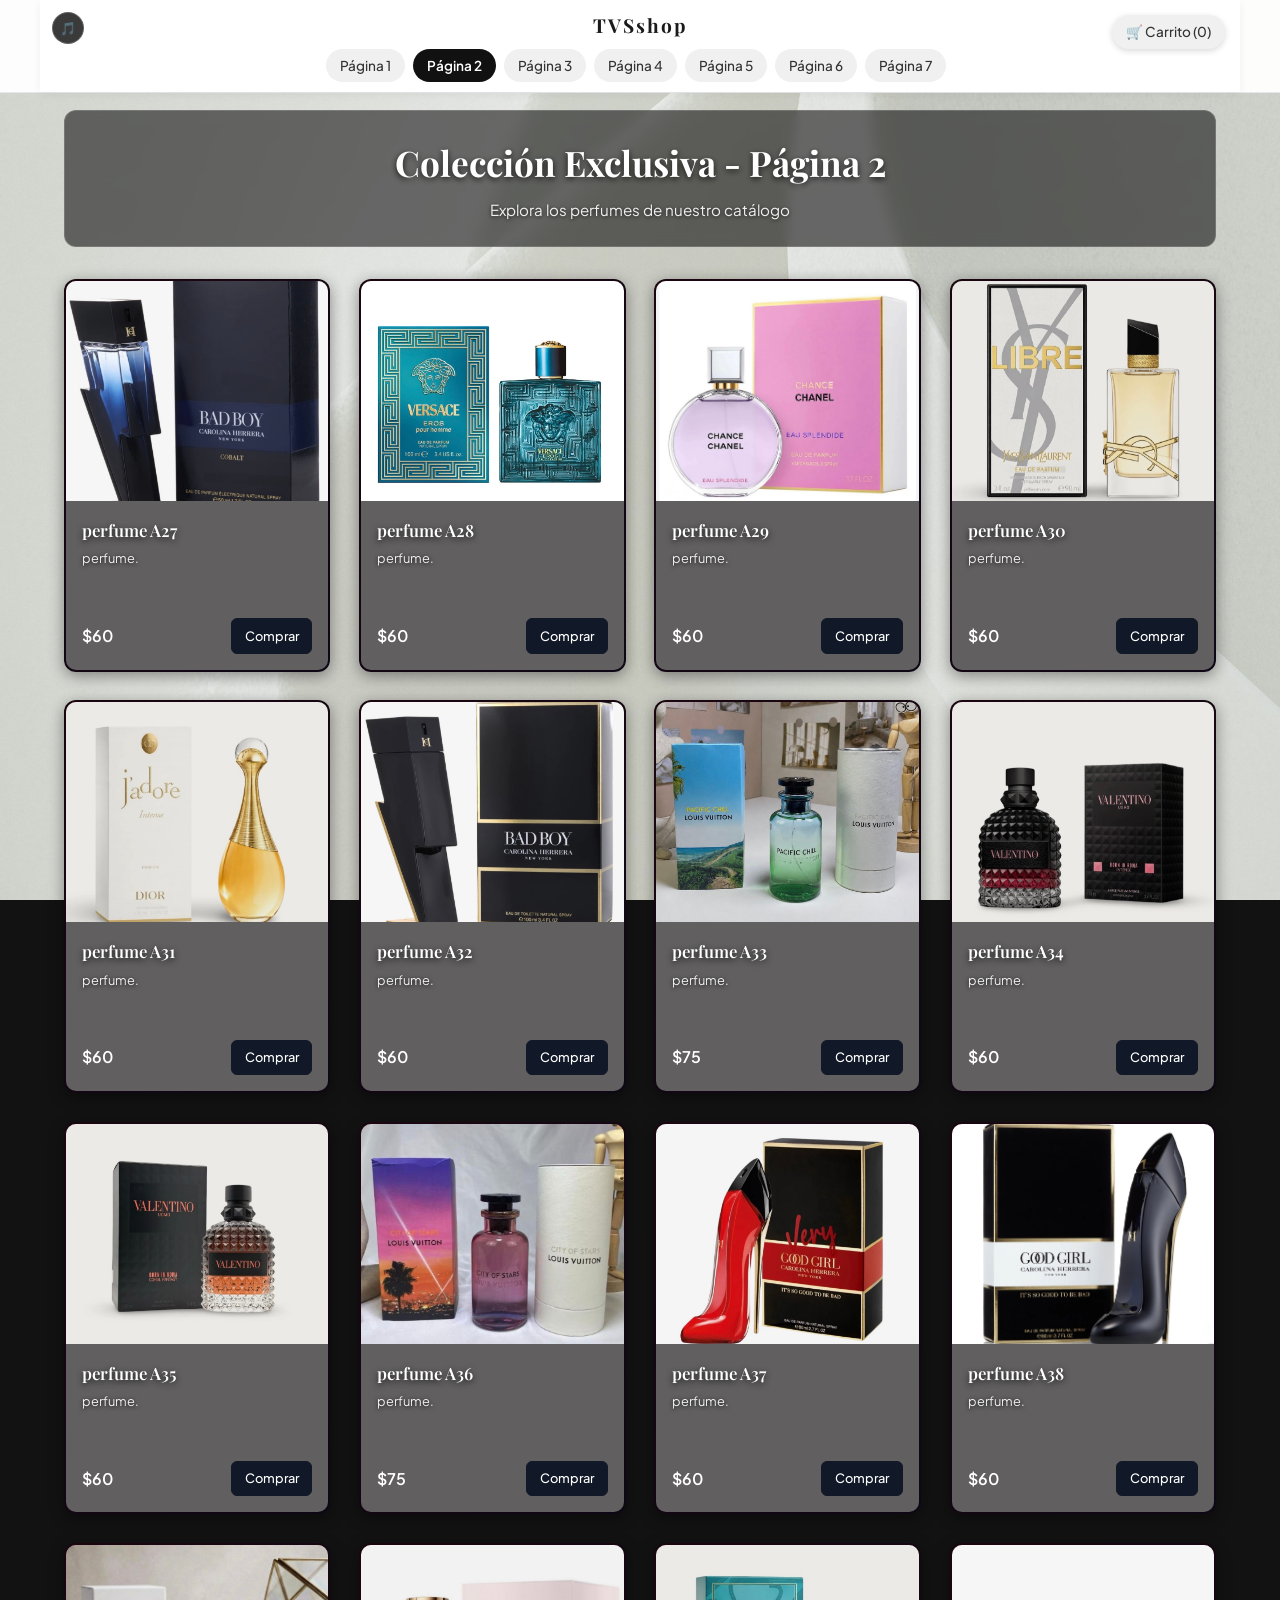
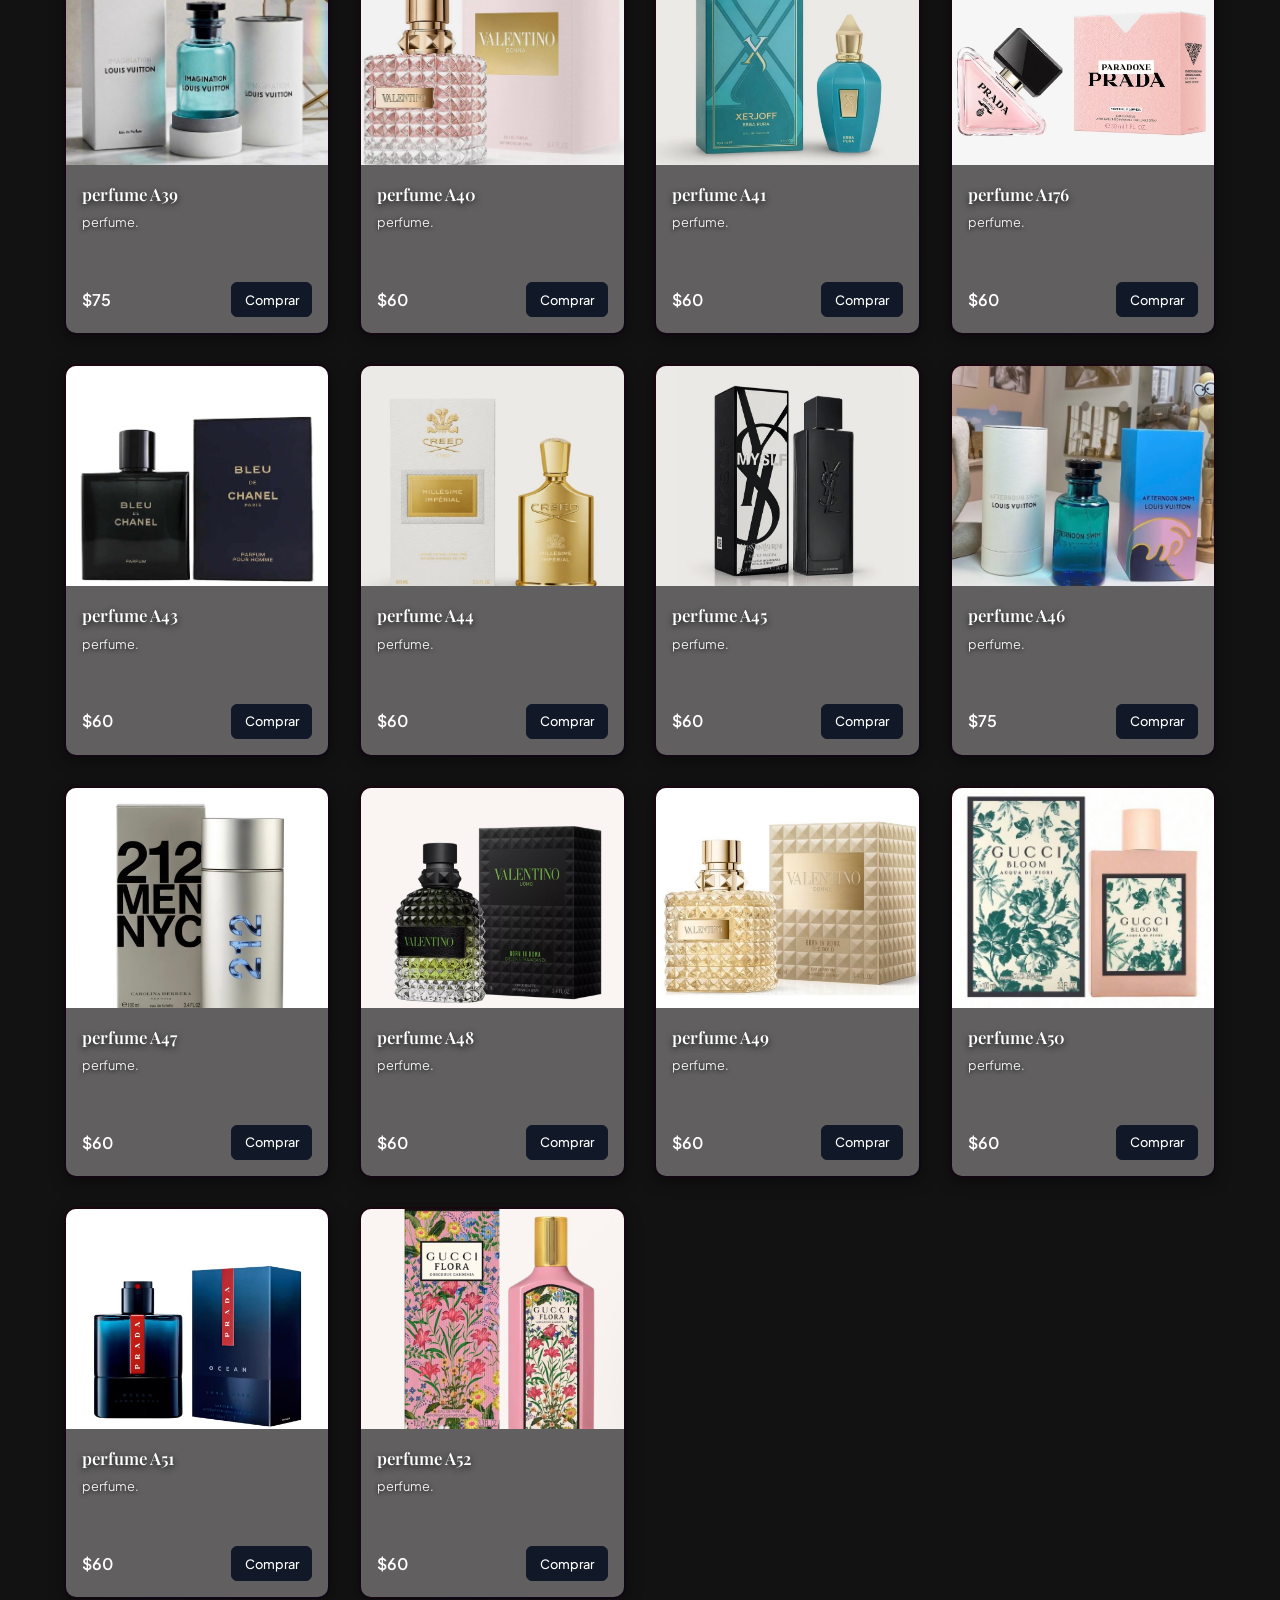
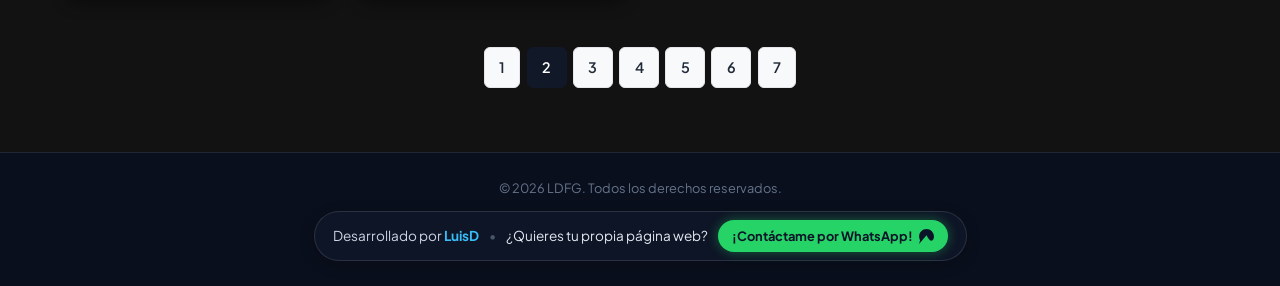
==== commit 0dd904de: "Actualizacion de nombre de la pagina y nuevos productos" ====
--- a/catalogo-1.html
+++ b/catalogo-1.html
@@ -385,14 +385,28 @@
         </div>
     </main>
 
-    <footer style="text-align: center; padding: 20px 10px; font-size: 0.85rem; color: #94a3b8; border-top: 1px solid #1e293b; margin-top: 40px;">
-    <p style="margin: 0 0 8px 0;">&copy; 2026 LDFG. Todos los derechos reservados.</p>
-    <p style="margin: 0;">
-        Desarrollado por <strong style="color: #e33131;">LuisD</strong> — 
-        <a href="https://wa.me/526361141044?text=Hola%20LuisD,%20me%20interesa%20crear%20un%20sitio%20web" target="_blank" style="color: #38bdf8; text-decoration: none; font-weight: 600;">
-            ¿Quieres tu propia página web? ¡Contáctame por WhatsApp! 📲
+   <!-- FOOTER CON TU NÚMERO DE WHATSAPP INTEGRADO -->
+<footer style="text-align: center; padding: 25px 15px; background: #0a0f1d; border-top: 1px solid rgba(255,255,255,0.1);">
+    <p style="font-size: 0.8rem; color: #64748b; margin: 0 0 12px 0;">
+        &copy; 2026 LDFG. Todos los derechos reservados.
+    </p>
+
+    <div class="footer-capsule">
+        <span class="dev-info">Desarrollado por <strong>LuisD</strong></span>
+        <span class="dot-divider">•</span>
+        <span class="question-text">¿Quieres tu propia página web?</span>
+
+        <!-- BOTÓN DIRECTO A TU WHATSAPP -->
+        <a href="https://wa.me/526361141044?text=Hola%20LuisD,%20vi%20tu%20trabajo%20y%20me%20interesa%20una%20p%C3%A1gina%20web" 
+           target="_blank" 
+           rel="noopener noreferrer" 
+           class="wa-click-btn">
+            <span>¡Contáctame por WhatsApp!</span>
+            <svg width="15" height="15" viewBox="0 0 24 24" fill="currentColor">
+                <path d="M.057 24l1.687-6.163c-1.041-1.804-1.588-3.849-1.587-5.946.003-6.556 5.338-11.891 11.893-11.891 3.181.001 6.167 1.24 8.413 3.488 2.245 2.248 3.481 5.236 3.48 8.414-.003 6.557-5.338 11.892-11.892-1.99-.001-3.951-.5-5.688-1.448l-6.305 1.654zm6.597-3.807c1.676.995 3.276 1.591 5.392 1.592 5.448 0 9.886-4.434 9.889-9.885.002-5.462-4.415-9.89-9.881-9.892-5.452 0-9.887 4.434-9.889 9.884-.001 2.225.651 3.891 1.746 5.634l-.999 3.648 3.742-.981z"/>
+            </svg>
         </a>
-    </p>
+    </div>
 </footer>
     <div id="productModal" class="modal">
         <div class="modal-content">
--- a/style.css
+++ b/style.css
@@ -786,11 +786,58 @@
     background-color: #e0e0e0 !important;
     transform: scale(0.95) !important;
 }
-.logo {
-    font-family: 'Montserrat', sans-serif;
-    font-size: 1.0rem;
-    font-weight: 800;
-    letter-spacing: 3px;
-    text-transform: uppercase;
-    color: #111111;
+/* Estilo del contenedor principal */
+.footer-capsule {
+    display: inline-flex;
+    align-items: center;
+    justify-content: center;
+    flex-wrap: wrap;
+    gap: 10px;
+    background: rgba(15, 23, 42, 0.8);
+    border: 1px solid rgba(255, 255, 255, 0.12);
+    padding: 8px 18px;
+    border-radius: 40px;
+    color: #cbd5e1;
+    font-size: 0.85rem;
+    box-shadow: 0 4px 15px rgba(0, 0, 0, 0.2);
+}
+
+.dev-info strong {
+    color: #38bdf8;
+}
+
+.dot-divider {
+    color: #475569;
+}
+
+.question-text {
+    color: #e2e8f0;
+}
+
+/* BOTÓN CLIQUEABLE RESALTADO CON EFECTO VERDE */
+.wa-click-btn {
+    display: inline-flex;
+    align-items: center;
+    gap: 6px;
+    background: #25d366;
+    color: #0b1329 !important;
+    font-weight: 700;
+    padding: 6px 14px;
+    border-radius: 20px;
+    text-decoration: none;
+    font-size: 0.8rem;
+    transition: all 0.25s ease-in-out;
+    box-shadow: 0 0 12px rgba(37, 211, 102, 0.4);
+    cursor: pointer;
+}
+
+/* Animación cuando pasas el mouse o presionas */
+.wa-click-btn:hover {
+    background: #1ebc57;
+    transform: translateY(-2px) scale(1.03);
+    box-shadow: 0 0 20px rgba(37, 211, 102, 0.7);
+}
+
+.wa-click-btn:active {
+    transform: translateY(0) scale(0.98);
 }
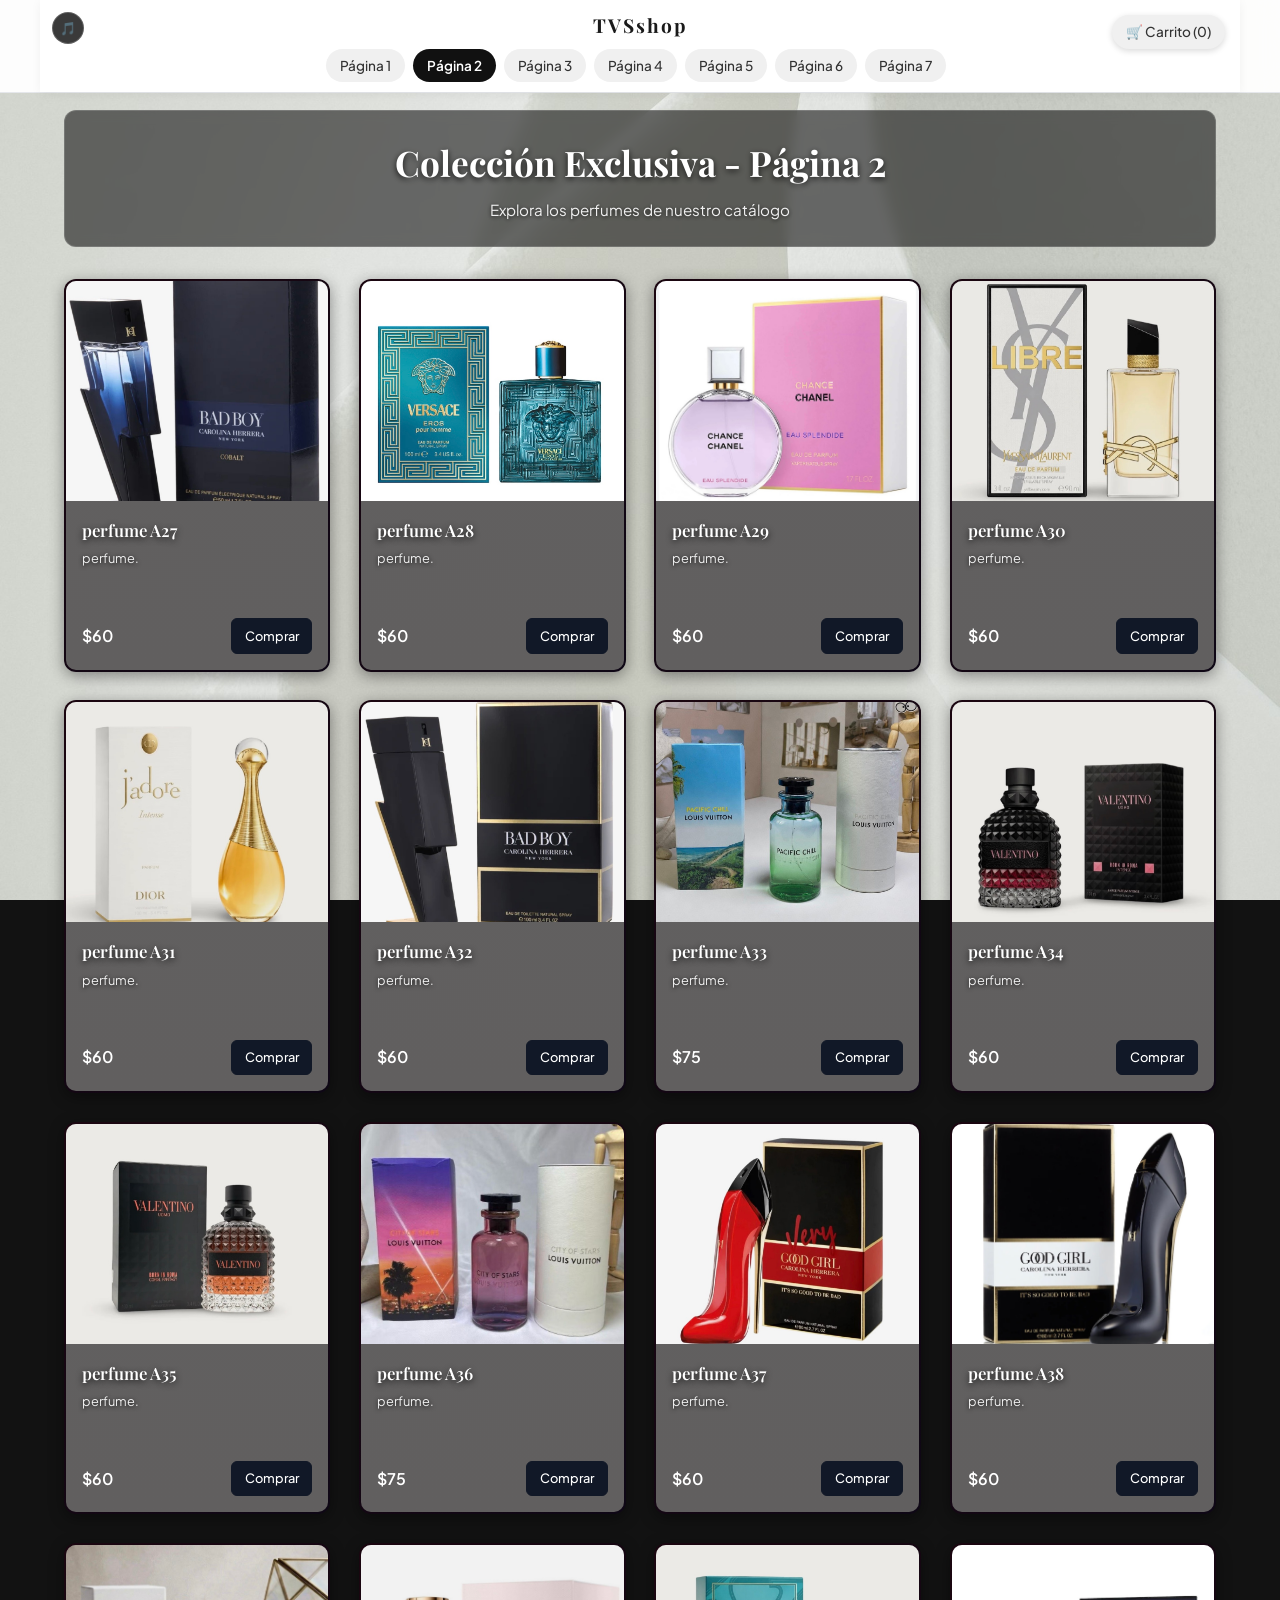
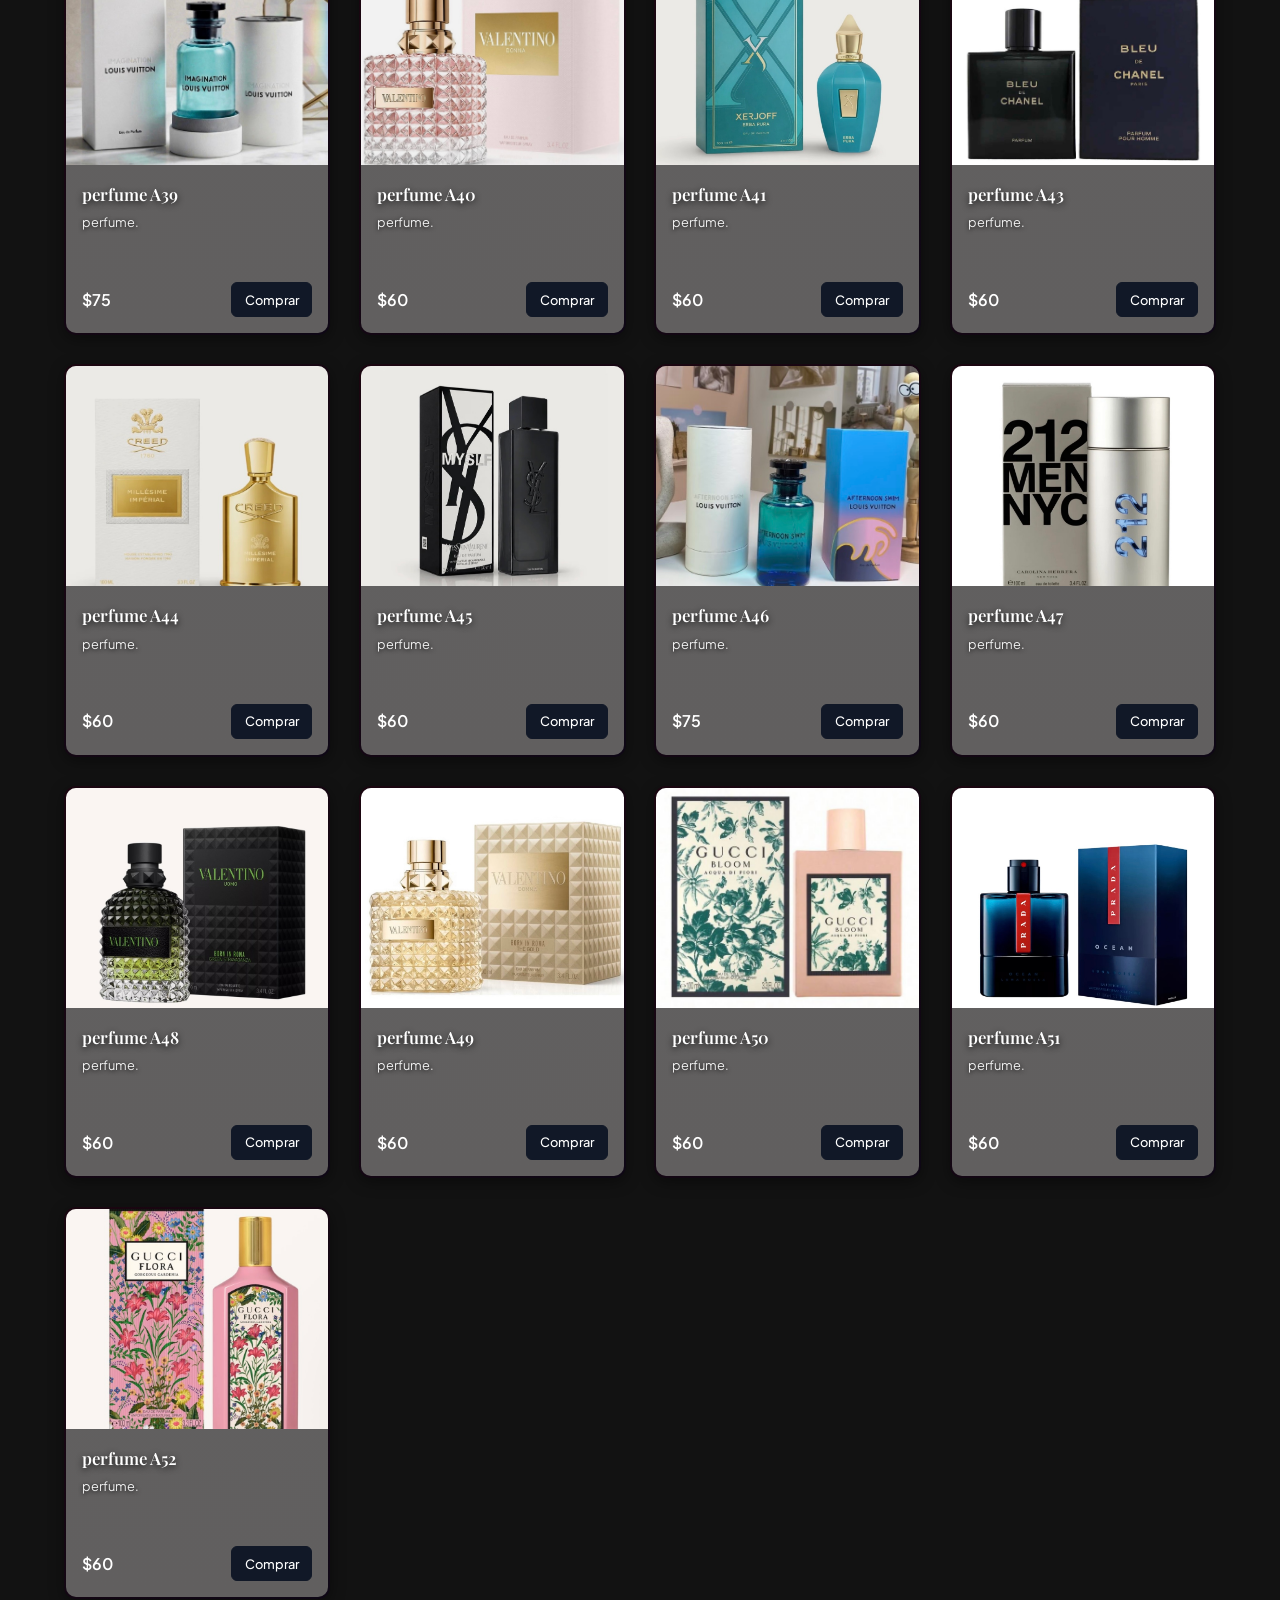
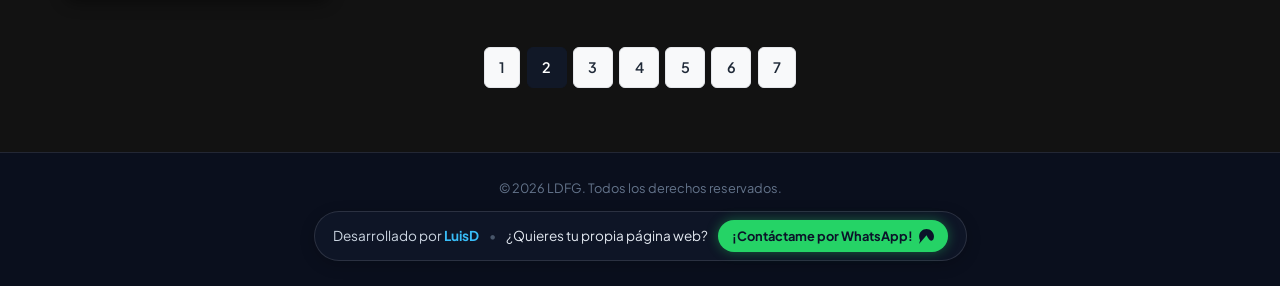
==== commit 40bebbdc: "Actualización de productos y portada" ====
--- a/catalogo-1.html
+++ b/catalogo-1.html
@@ -230,18 +230,7 @@
                 </div>
             </div>
 
-            <div class="product-card">
-                <img src="img/perfu42.webp" alt="Oceanic Surf" class="product-image">
-                <div class="product-info">
-                    <span class="product-category"></span>
-                    <h3 class="product-name">perfume A176</h3>
-                    <p class="product-notes">perfume.</p>
-                </div>
-                <div class="product-footer">
-                    <span class="product-price">$60</span>
-                    <a href="https://wa.me/?text=Hola,%20me%20interesa%20el%20perfume%20Oceanic%20Surf" target="_blank" class="btn-buy">Comprar</a>
-                </div>
-            </div>
+           
 
             <div class="product-card">
                 <img src="img/perfu43.webp" alt="Wild Berry" class="product-image">
